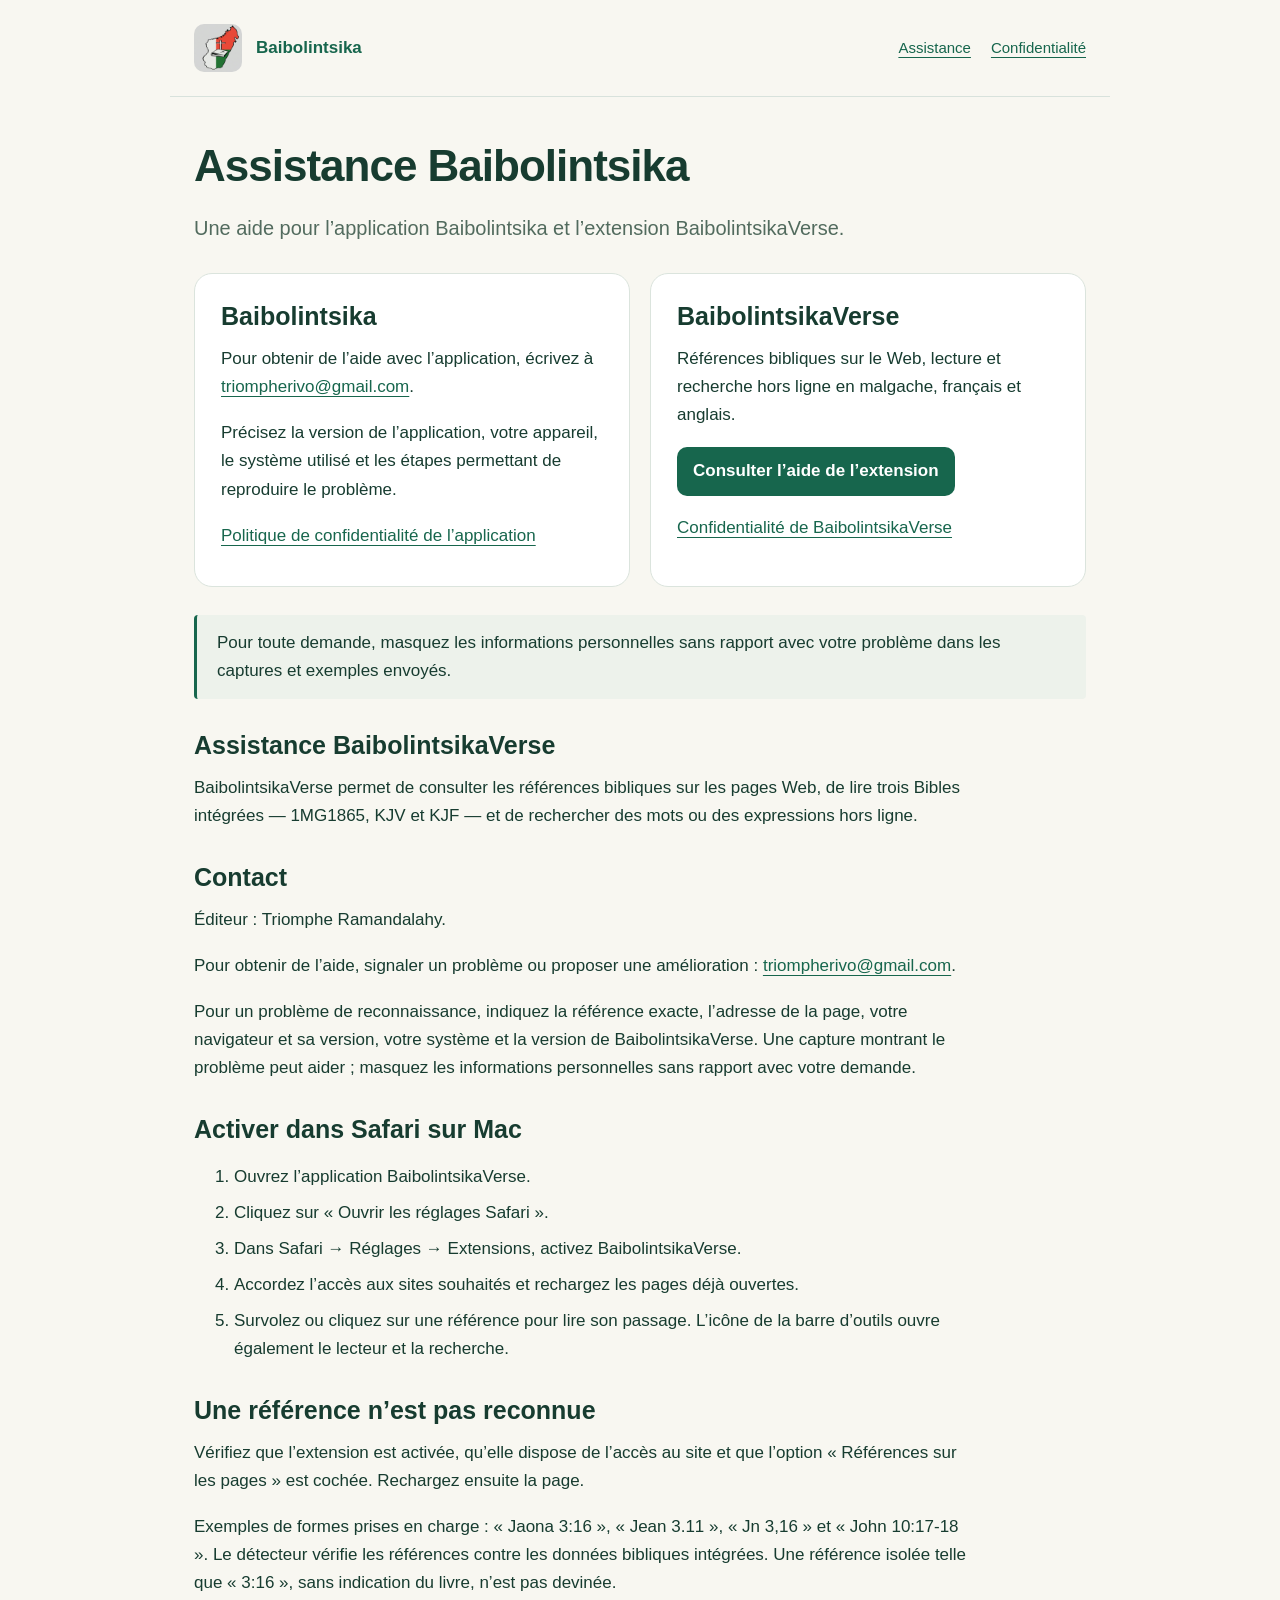
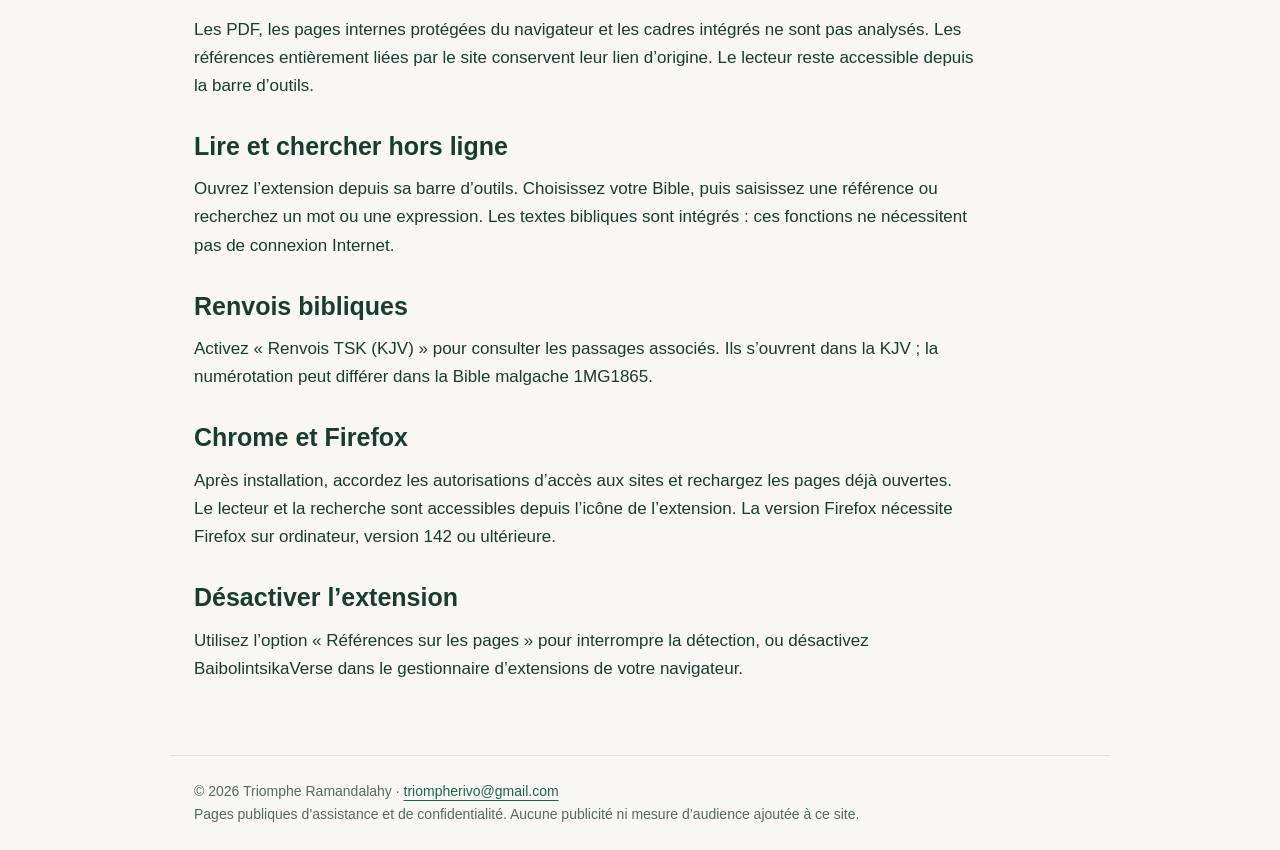
==== index.html @ 2f88e8ab "Publier les pages publiques" ====
<!doctype html><html lang="fr"><head><meta charset="utf-8"><meta name="viewport" content="width=device-width,initial-scale=1"><meta name="description" content="Assistance et confidentialité de Baibolintsika et BaibolintsikaVerse, édités par Triomphe Ramandalahy."><title>Baibolintsika — Assistance</title><style>*{box-sizing:border-box}html{color-scheme:light dark}body{margin:0;background:#f8f7f1;color:#173c30;font:17px/1.65 -apple-system,BlinkMacSystemFont,"Segoe UI",sans-serif}header,main,footer{max-width:940px;margin:auto;padding:24px}header{display:flex;align-items:center;justify-content:space-between;gap:20px;border-bottom:1px solid #d8e2dc}.brand{display:flex;align-items:center;gap:14px;font-weight:750;text-decoration:none}.brand img{width:48px;height:48px;border-radius:10px}nav{display:flex;gap:20px;font-size:15px}a{color:#17664d;text-underline-offset:4px}h1{font-size:clamp(30px,5vw,44px);line-height:1.15;letter-spacing:-1px;margin:20px 0}h2{font-size:25px;line-height:1.35;margin:30px 0 12px}h3{font-size:21px}p{margin:0 0 18px}.intro{font-size:20px;color:#526b5e}.grid{display:grid;grid-template-columns:repeat(2,minmax(0,1fr));gap:20px;margin:28px 0}.card{padding:26px;background:#fff;border:1px solid #dbe4dd;border-radius:18px}.card h2{margin-top:0}.button{display:inline-block;padding:10px 16px;border-radius:10px;background:#17664d;color:#fff;text-decoration:none;font-weight:650}.note{border-left:3px solid #17664d;padding:14px 20px;background:#edf2eb;border-radius:4px}article{max-width:780px}footer{font-size:14px;color:#526b5e;border-top:1px solid #d8e2dc;margin-top:30px}li{margin:8px 0}:focus-visible{outline:3px solid #c39032;outline-offset:4px}@media(max-width:620px){header{align-items:flex-start;flex-direction:column}.grid{grid-template-columns:1fr}}@media(prefers-color-scheme:dark){body{background:#13271f;color:#e6eee5}.intro,footer{color:#b4c6b6}.card{background:#1b3328;border-color:#395143}a{color:#9fd7b6}.button{color:#10291e;background:#a5d5b6}.note{background:#213c2e;border-color:#a5d5b6}header,footer{border-color:#395143}}</style></head><body><header><a class="brand" href="index.html"><img src="logo.png" alt="">Baibolintsika</a><nav aria-label="Navigation"><a href="index.html">Assistance</a><a href="confidentialite.html">Confidentialité</a></nav></header><main><h1>Assistance Baibolintsika</h1><p class="intro">Une aide pour l’application Baibolintsika et l’extension BaibolintsikaVerse.</p><div class="grid"><section class="card"><h2>Baibolintsika</h2><p>Pour obtenir de l’aide avec l’application, écrivez à <a href="mailto:triompherivo@gmail.com">triompherivo@gmail.com</a>.</p><p>Précisez la version de l’application, votre appareil, le système utilisé et les étapes permettant de reproduire le problème.</p><a href="https://www.termsfeed.com/live/aa0448f2-adc7-4ddf-8019-65d633e3923d">Politique de confidentialité de l’application</a></section><section class="card"><h2>BaibolintsikaVerse</h2><p>Références bibliques sur le Web, lecture et recherche hors ligne en malgache, français et anglais.</p><a class="button" href="#assistance-verse">Consulter l’aide de l’extension</a><p style="margin-top:18px"><a href="confidentialite-verse.html">Confidentialité de BaibolintsikaVerse</a></p></section></div><div class="note"><p style="margin:0">Pour toute demande, masquez les informations personnelles sans rapport avec votre problème dans les captures et exemples envoyés.</p></div><article><h2 id="assistance-verse">Assistance BaibolintsikaVerse</h2>
<p>BaibolintsikaVerse permet de consulter les références bibliques sur les pages Web, de lire trois Bibles intégrées — 1MG1865, KJV et KJF — et de rechercher des mots ou des expressions hors ligne.</p>
<h2>Contact</h2>
<p>Éditeur : Triomphe Ramandalahy.</p>
<p>Pour obtenir de l’aide, signaler un problème ou proposer une amélioration : <a href="mailto:triompherivo@gmail.com">triompherivo@gmail.com</a>.</p>
<p>Pour un problème de reconnaissance, indiquez la référence exacte, l’adresse de la page, votre navigateur et sa version, votre système et la version de BaibolintsikaVerse. Une capture montrant le problème peut aider ; masquez les informations personnelles sans rapport avec votre demande.</p>
<h2>Activer dans Safari sur Mac</h2>
<ol><li>Ouvrez l’application BaibolintsikaVerse.</li><li>Cliquez sur « Ouvrir les réglages Safari ».</li><li>Dans Safari → Réglages → Extensions, activez BaibolintsikaVerse.</li><li>Accordez l’accès aux sites souhaités et rechargez les pages déjà ouvertes.</li><li>Survolez ou cliquez sur une référence pour lire son passage. L’icône de la barre d’outils ouvre également le lecteur et la recherche.</li></ol>
<h2>Une référence n’est pas reconnue</h2>
<p>Vérifiez que l’extension est activée, qu’elle dispose de l’accès au site et que l’option « Références sur les pages » est cochée. Rechargez ensuite la page.</p>
<p>Exemples de formes prises en charge : « Jaona 3:16 », « Jean 3.11 », « Jn 3,16 » et « John 10:17-18 ». Le détecteur vérifie les références contre les données bibliques intégrées. Une référence isolée telle que « 3:16 », sans indication du livre, n’est pas devinée.</p>
<p>Les PDF, les pages internes protégées du navigateur et les cadres intégrés ne sont pas analysés. Les références entièrement liées par le site conservent leur lien d’origine. Le lecteur reste accessible depuis la barre d’outils.</p>
<h2>Lire et chercher hors ligne</h2>
<p>Ouvrez l’extension depuis sa barre d’outils. Choisissez votre Bible, puis saisissez une référence ou recherchez un mot ou une expression. Les textes bibliques sont intégrés : ces fonctions ne nécessitent pas de connexion Internet.</p>
<h2>Renvois bibliques</h2>
<p>Activez « Renvois TSK (KJV) » pour consulter les passages associés. Ils s’ouvrent dans la KJV ; la numérotation peut différer dans la Bible malgache 1MG1865.</p>
<h2>Chrome et Firefox</h2>
<p>Après installation, accordez les autorisations d’accès aux sites et rechargez les pages déjà ouvertes. Le lecteur et la recherche sont accessibles depuis l’icône de l’extension. La version Firefox nécessite Firefox sur ordinateur, version 142 ou ultérieure.</p>
<h2>Désactiver l’extension</h2>
<p>Utilisez l’option « Références sur les pages » pour interrompre la détection, ou désactivez BaibolintsikaVerse dans le gestionnaire d’extensions de votre navigateur.</p></article></main><footer>© 2026 Triomphe Ramandalahy · <a href="mailto:triompherivo@gmail.com">triompherivo@gmail.com</a><br>Pages publiques d’assistance et de confidentialité. Aucune publicité ni mesure d’audience ajoutée à ce site.</footer></body></html>
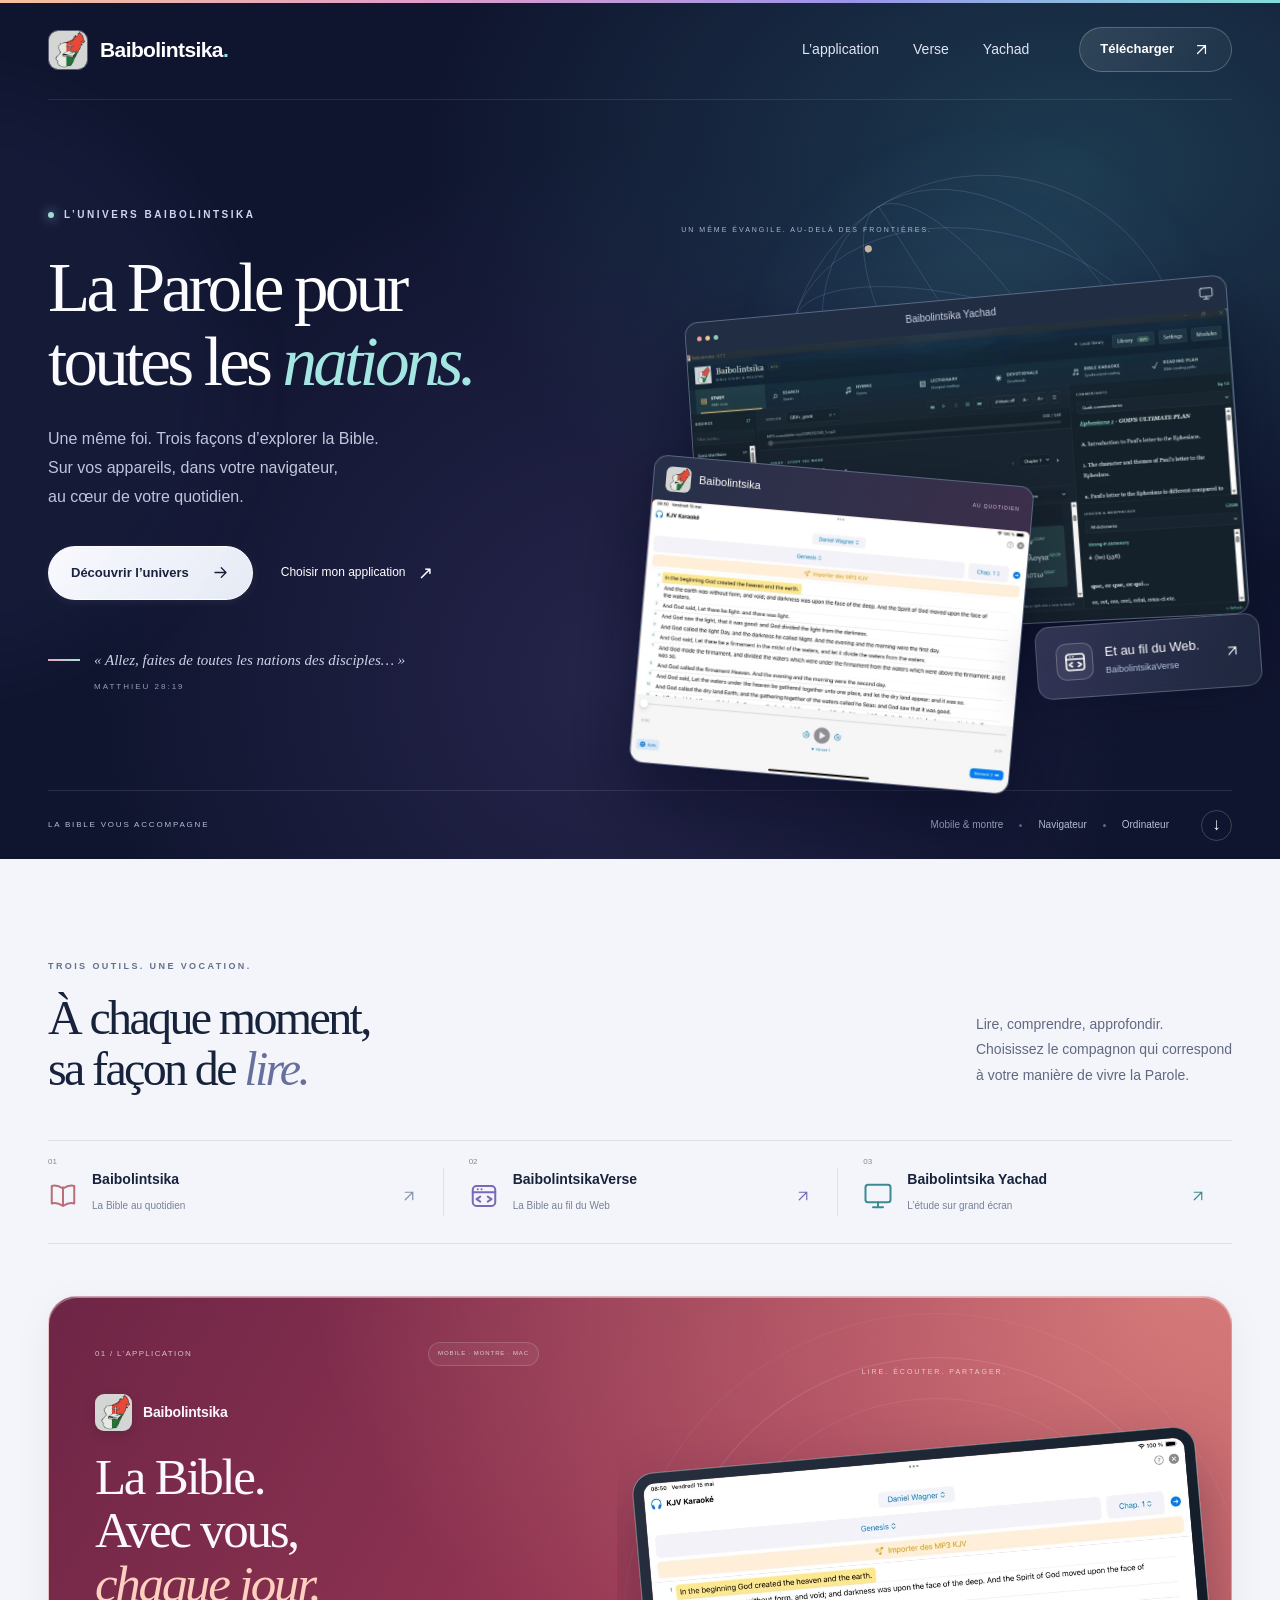
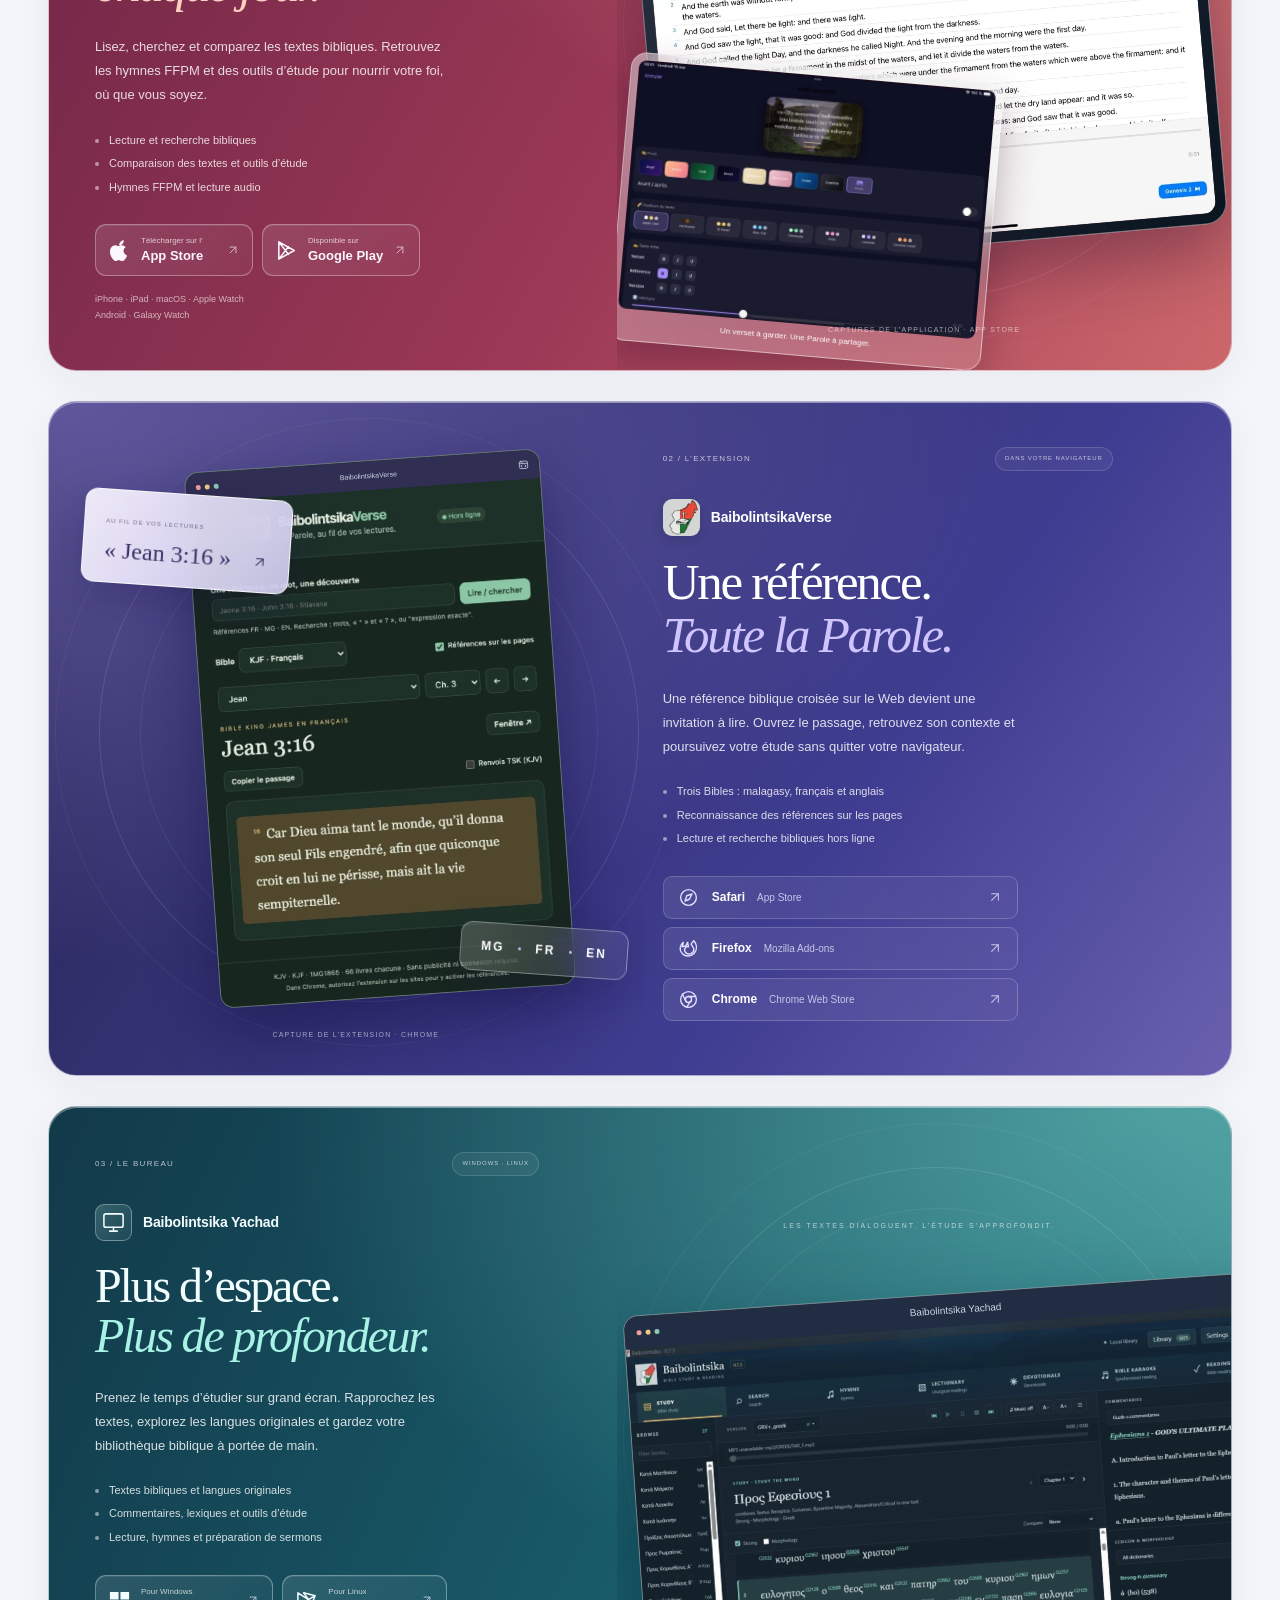
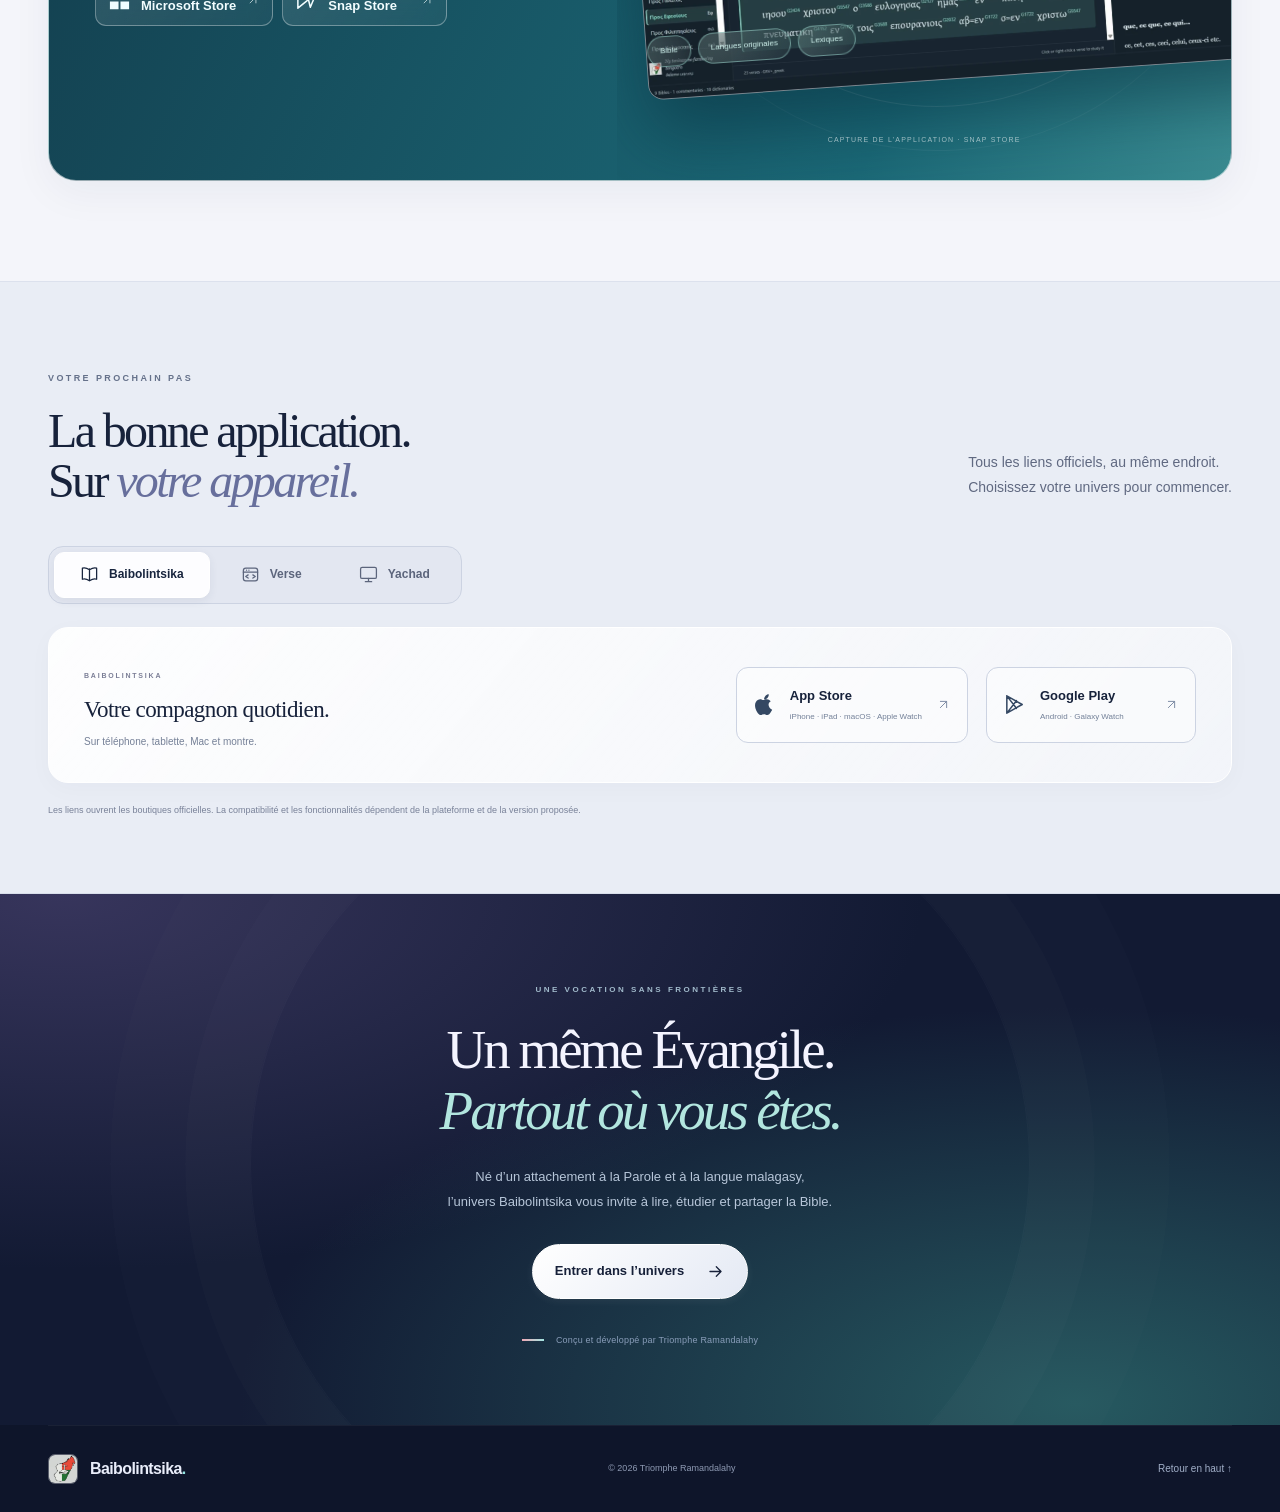
==== commit b2650790: "Présenter les trois univers Baibolintsika et leurs boutiques" ====
--- a/index.html
+++ b/index.html
@@ -1,20 +1,115 @@
-<!doctype html><html lang="fr"><head><meta charset="utf-8"><meta name="viewport" content="width=device-width,initial-scale=1"><meta name="description" content="Assistance et confidentialité de Baibolintsika et BaibolintsikaVerse, édités par Triomphe Ramandalahy."><title>Baibolintsika — Assistance</title><style>*{box-sizing:border-box}html{color-scheme:light dark}body{margin:0;background:#f8f7f1;color:#173c30;font:17px/1.65 -apple-system,BlinkMacSystemFont,"Segoe UI",sans-serif}header,main,footer{max-width:940px;margin:auto;padding:24px}header{display:flex;align-items:center;justify-content:space-between;gap:20px;border-bottom:1px solid #d8e2dc}.brand{display:flex;align-items:center;gap:14px;font-weight:750;text-decoration:none}.brand img{width:48px;height:48px;border-radius:10px}nav{display:flex;gap:20px;font-size:15px}a{color:#17664d;text-underline-offset:4px}h1{font-size:clamp(30px,5vw,44px);line-height:1.15;letter-spacing:-1px;margin:20px 0}h2{font-size:25px;line-height:1.35;margin:30px 0 12px}h3{font-size:21px}p{margin:0 0 18px}.intro{font-size:20px;color:#526b5e}.grid{display:grid;grid-template-columns:repeat(2,minmax(0,1fr));gap:20px;margin:28px 0}.card{padding:26px;background:#fff;border:1px solid #dbe4dd;border-radius:18px}.card h2{margin-top:0}.button{display:inline-block;padding:10px 16px;border-radius:10px;background:#17664d;color:#fff;text-decoration:none;font-weight:650}.note{border-left:3px solid #17664d;padding:14px 20px;background:#edf2eb;border-radius:4px}article{max-width:780px}footer{font-size:14px;color:#526b5e;border-top:1px solid #d8e2dc;margin-top:30px}li{margin:8px 0}:focus-visible{outline:3px solid #c39032;outline-offset:4px}@media(max-width:620px){header{align-items:flex-start;flex-direction:column}.grid{grid-template-columns:1fr}}@media(prefers-color-scheme:dark){body{background:#13271f;color:#e6eee5}.intro,footer{color:#b4c6b6}.card{background:#1b3328;border-color:#395143}a{color:#9fd7b6}.button{color:#10291e;background:#a5d5b6}.note{background:#213c2e;border-color:#a5d5b6}header,footer{border-color:#395143}}</style></head><body><header><a class="brand" href="index.html"><img src="logo.png" alt="">Baibolintsika</a><nav aria-label="Navigation"><a href="index.html">Assistance</a><a href="confidentialite.html">Confidentialité</a></nav></header><main><h1>Assistance Baibolintsika</h1><p class="intro">Une aide pour l’application Baibolintsika et l’extension BaibolintsikaVerse.</p><div class="grid"><section class="card"><h2>Baibolintsika</h2><p>Pour obtenir de l’aide avec l’application, écrivez à <a href="mailto:triompherivo@gmail.com">triompherivo@gmail.com</a>.</p><p>Précisez la version de l’application, votre appareil, le système utilisé et les étapes permettant de reproduire le problème.</p><a href="https://www.termsfeed.com/live/aa0448f2-adc7-4ddf-8019-65d633e3923d">Politique de confidentialité de l’application</a></section><section class="card"><h2>BaibolintsikaVerse</h2><p>Références bibliques sur le Web, lecture et recherche hors ligne en malgache, français et anglais.</p><a class="button" href="#assistance-verse">Consulter l’aide de l’extension</a><p style="margin-top:18px"><a href="confidentialite-verse.html">Confidentialité de BaibolintsikaVerse</a></p></section></div><div class="note"><p style="margin:0">Pour toute demande, masquez les informations personnelles sans rapport avec votre problème dans les captures et exemples envoyés.</p></div><article><h2 id="assistance-verse">Assistance BaibolintsikaVerse</h2>
-<p>BaibolintsikaVerse permet de consulter les références bibliques sur les pages Web, de lire trois Bibles intégrées — 1MG1865, KJV et KJF — et de rechercher des mots ou des expressions hors ligne.</p>
-<h2>Contact</h2>
-<p>Éditeur : Triomphe Ramandalahy.</p>
-<p>Pour obtenir de l’aide, signaler un problème ou proposer une amélioration : <a href="mailto:triompherivo@gmail.com">triompherivo@gmail.com</a>.</p>
-<p>Pour un problème de reconnaissance, indiquez la référence exacte, l’adresse de la page, votre navigateur et sa version, votre système et la version de BaibolintsikaVerse. Une capture montrant le problème peut aider ; masquez les informations personnelles sans rapport avec votre demande.</p>
-<h2>Activer dans Safari sur Mac</h2>
-<ol><li>Ouvrez l’application BaibolintsikaVerse.</li><li>Cliquez sur « Ouvrir les réglages Safari ».</li><li>Dans Safari → Réglages → Extensions, activez BaibolintsikaVerse.</li><li>Accordez l’accès aux sites souhaités et rechargez les pages déjà ouvertes.</li><li>Survolez ou cliquez sur une référence pour lire son passage. L’icône de la barre d’outils ouvre également le lecteur et la recherche.</li></ol>
-<h2>Une référence n’est pas reconnue</h2>
-<p>Vérifiez que l’extension est activée, qu’elle dispose de l’accès au site et que l’option « Références sur les pages » est cochée. Rechargez ensuite la page.</p>
-<p>Exemples de formes prises en charge : « Jaona 3:16 », « Jean 3.11 », « Jn 3,16 » et « John 10:17-18 ». Le détecteur vérifie les références contre les données bibliques intégrées. Une référence isolée telle que « 3:16 », sans indication du livre, n’est pas devinée.</p>
-<p>Les PDF, les pages internes protégées du navigateur et les cadres intégrés ne sont pas analysés. Les références entièrement liées par le site conservent leur lien d’origine. Le lecteur reste accessible depuis la barre d’outils.</p>
-<h2>Lire et chercher hors ligne</h2>
-<p>Ouvrez l’extension depuis sa barre d’outils. Choisissez votre Bible, puis saisissez une référence ou recherchez un mot ou une expression. Les textes bibliques sont intégrés : ces fonctions ne nécessitent pas de connexion Internet.</p>
-<h2>Renvois bibliques</h2>
-<p>Activez « Renvois TSK (KJV) » pour consulter les passages associés. Ils s’ouvrent dans la KJV ; la numérotation peut différer dans la Bible malgache 1MG1865.</p>
-<h2>Chrome et Firefox</h2>
-<p>Après installation, accordez les autorisations d’accès aux sites et rechargez les pages déjà ouvertes. Le lecteur et la recherche sont accessibles depuis l’icône de l’extension. La version Firefox nécessite Firefox sur ordinateur, version 142 ou ultérieure.</p>
-<h2>Désactiver l’extension</h2>
-<p>Utilisez l’option « Références sur les pages » pour interrompre la détection, ou désactivez BaibolintsikaVerse dans le gestionnaire d’extensions de votre navigateur.</p></article></main><footer>© 2026 Triomphe Ramandalahy · <a href="mailto:triompherivo@gmail.com">triompherivo@gmail.com</a><br>Pages publiques d’assistance et de confidentialité. Aucune publicité ni mesure d’audience ajoutée à ce site.</footer></body></html>+<!doctype html>
+<html lang="fr">
+<head>
+  <meta charset="utf-8">
+  <meta name="viewport" content="width=device-width, initial-scale=1">
+  <meta name="theme-color" content="#10152f">
+  <meta name="description" content="Découvrez l’univers Baibolintsika : la Bible sur mobile et montre, BaibolintsikaVerse dans votre navigateur et Baibolintsika Yachad sur ordinateur. Tous les liens officiels pour télécharger vos applications.">
+  <meta property="og:type" content="website">
+  <meta property="og:locale" content="fr_FR">
+  <meta property="og:title" content="Baibolintsika — La Parole pour toutes les nations.">
+  <meta property="og:description" content="Une même foi. Trois façons d’explorer la Bible. Découvrez Baibolintsika, Verse et Yachad et retrouvez toutes les boutiques officielles.">
+  <meta property="og:url" content="https://triompherivo.github.io/baibolintsika-support/">
+  <meta property="og:image" content="https://triompherivo.github.io/baibolintsika-support/vitrine-social.jpg">
+  <meta property="og:image:width" content="1200">
+  <meta property="og:image:height" content="630">
+  <meta property="og:image:alt" content="L’univers Baibolintsika : Baibolintsika, Verse et Yachad. La Parole pour toutes les nations.">
+  <meta name="twitter:card" content="summary_large_image">
+  <link rel="canonical" href="https://triompherivo.github.io/baibolintsika-support/">
+  <link rel="icon" type="image/webp" href="vitrine-icon.webp">
+  <link rel="preload" href="vitrine-yachad.webp" as="image">
+  <link rel="stylesheet" href="vitrine.css">
+  <script src="vitrine.js" defer></script>
+  <title>Baibolintsika — La Parole pour toutes les nations.</title>
+  <script type="application/ld+json">{"@context":"https://schema.org","@type":"WebSite","name":"L’univers Baibolintsika","url":"https://triompherivo.github.io/baibolintsika-support/","inLanguage":"fr","author":{"@type":"Person","name":"Triomphe Ramandalahy"},"description":"Baibolintsika sur mobile et montre, BaibolintsikaVerse dans le navigateur, Baibolintsika Yachad sur ordinateur."}</script>
+</head>
+<body>
+<a class="skip-link" href="#contenu">Aller au contenu</a>
+<svg class="symbol-library" xmlns="http://www.w3.org/2000/svg" aria-hidden="true"><defs>
+  <symbol id="i-arrow" viewBox="0 0 24 24"><path d="M5 12h14m-6-6 6 6-6 6"/></symbol>
+  <symbol id="i-out" viewBox="0 0 24 24"><path d="M7 17 17 7M7 7h10v10"/></symbol>
+  <symbol id="i-book" viewBox="0 0 24 24"><path d="M12 5v15M3 4c3-1 6 0 9 2 3-2 6-3 9-2v14c-3-1-6 0-9 2-3-2-6-3-9-2Z"/></symbol>
+  <symbol id="i-web" viewBox="0 0 24 24"><rect x="3" y="4" width="18" height="16" rx="3"/><path d="M3 9h18M7 6.5h.01M10 6.5h.01m-1 6-3 2 3 2m6-4 3 2-3 2"/></symbol>
+  <symbol id="i-desktop" viewBox="0 0 24 24"><rect x="2" y="3" width="20" height="14" rx="2"/><path d="M8 21h8m-4-4v4"/></symbol>
+  <symbol id="i-plus" viewBox="0 0 24 24"><path d="M12 5v14M5 12h14"/></symbol>
+  <symbol id="i-close" viewBox="0 0 24 24"><path d="m6 6 12 12M18 6 6 18"/></symbol>
+  <symbol id="i-apple" viewBox="0 0 24 24"><path fill="currentColor" stroke="none" d="M16.4 1.4c.2 1.5-.5 2.9-1.3 3.8-.9 1-2.2 1.7-3.5 1.6-.2-1.4.5-2.9 1.3-3.8.9-1 2.3-1.6 3.5-1.6ZM20 17.4c-.5 1.1-.8 1.6-1.5 2.6-.9 1.3-2.1 3-3.6 3-1.3 0-1.7-.8-3.5-.8s-2.2.8-3.5.8c-1.4.1-2.6-1.5-3.5-2.8C2 16.5 1.4 11.7 3 9.3c1.1-1.7 2.8-2.7 4.5-2.7 1.4 0 2.3.8 3.5.8 1.2 0 1.9-.8 3.5-.8 1.4 0 2.9.8 4 2.1-3.5 1.9-2.9 6.7 1.5 8.7Z"/></symbol>
+  <symbol id="i-play" viewBox="0 0 24 24"><path d="m4 3 16 9L4 21Zm0 0 10 13M4 21 14 8"/></symbol>
+  <symbol id="i-windows" viewBox="0 0 24 24"><path fill="currentColor" stroke="none" d="M2 3h9v8H2zm11 0h9v8h-9zM2 13h9v8H2zm11 0h9v8h-9z"/></symbol>
+  <symbol id="i-compass" viewBox="0 0 24 24"><circle cx="12" cy="12" r="9"/><path d="m16 8-3 6-5 2 2-6Z"/></symbol>
+  <symbol id="i-chrome" viewBox="0 0 24 24"><circle cx="12" cy="12" r="9"/><circle cx="12" cy="12" r="3.5"/><path d="M12 8.5h8M9 14 5 6m9 8-4 7"/></symbol>
+  <symbol id="i-firefox" viewBox="0 0 24 24"><path d="M20 6c2 4 1 9-2 12S9 22 5 18 2 8 6 5l-1 5 4-1 2-4 1 5c-4-1-6 4-3 7 4 3 10 0 9-5l-3-5 3-4Z"/></symbol>
+  <symbol id="i-snap" viewBox="0 0 24 24"><path d="m3 4 11 7 7-4-5 12-2-8L3 20Zm11 7L9 4l12 3"/></symbol>
+</defs></svg>
+
+<header class="site-header">
+  <nav class="nav wrap" aria-label="Navigation principale">
+    <a class="brand" href="#accueil" aria-label="Baibolintsika, accueil"><img src="vitrine-icon.webp" width="40" height="40" alt=""><span>Baibolintsika<span class="brand-dot">.</span></span></a>
+    <div class="nav-links" id="navigation"><a href="#baibolintsika">L’application</a><a href="#verse">Verse</a><a href="#yachad">Yachad</a></div>
+    <a class="nav-download" href="#telecharger">Télécharger <svg class="icon"><use href="#i-out"/></svg></a>
+    <button class="menu-toggle" aria-label="Ouvrir le menu" aria-expanded="false" aria-controls="navigation"><span></span><span></span></button>
+  </nav>
+</header>
+
+<main id="contenu">
+<section class="hero" id="accueil" aria-labelledby="hero-title">
+  <div class="hero-aura" aria-hidden="true"></div>
+  <div class="wrap hero-grid">
+    <div class="hero-copy">
+      <p class="eyebrow"><span class="glow-dot"></span> L’UNIVERS BAIBOLINTSIKA</p>
+      <h1 id="hero-title">La Parole pour<br>toutes les <em>nations.</em></h1>
+      <p class="hero-description">Une même foi. Trois façons d’explorer la Bible.<br>Sur vos appareils, dans votre navigateur,<br class="desktop-br"> au cœur de votre quotidien.</p>
+      <div class="hero-actions"><a class="button button-light" href="#decouvrir">Découvrir l’univers <svg class="icon"><use href="#i-arrow"/></svg></a><a class="text-link" href="#telecharger">Choisir mon application <span>↗</span></a></div>
+      <div class="hero-verse"><span class="fine-line"></span><p>« Allez, faites de toutes les nations des disciples… »<cite>MATTHIEU 28:19</cite></p></div>
+    </div>
+    <div class="hero-art" aria-label="Aperçus des applications Baibolintsika, Verse et Yachad">
+      <svg class="globe" viewBox="0 0 600 600" fill="none" aria-hidden="true"><defs><radialGradient id="globe-light"><stop stop-color="#74e9df" stop-opacity=".18"/><stop offset="1" stop-color="#78a5ff" stop-opacity="0"/></radialGradient></defs><circle cx="300" cy="300" r="290" fill="url(#globe-light)"/><g stroke="#a9c8f6" stroke-opacity=".22"><circle cx="300" cy="300" r="222"/><ellipse cx="300" cy="300" rx="163" ry="222" transform="rotate(-25 300 300)"/><ellipse cx="300" cy="300" rx="75" ry="222" transform="rotate(-25 300 300)"/><ellipse cx="300" cy="300" rx="222" ry="80" transform="rotate(24 300 300)"/><ellipse cx="300" cy="300" rx="222" ry="158" transform="rotate(24 300 300)"/><path d="m97 210 406 180M208 98l184 404"/></g><g fill="#f5d5b2"><circle cx="190" cy="143" r="4"/><circle cx="483" cy="254" r="4"/><circle cx="339" cy="492" r="4"/></g></svg>
+      <div class="hero-window hero-window-yachad"><div class="window-top"><span class="traffic"><i></i><i></i><i></i></span><span>Baibolintsika Yachad</span><svg class="icon"><use href="#i-desktop"/></svg></div><img src="vitrine-yachad.webp" width="1600" height="858" alt="Yachad : Bible grecque, commentaires et lexique côte à côte" fetchpriority="high"></div>
+      <div class="hero-window hero-window-app"><div class="mini-label"><img src="vitrine-icon.webp" width="26" height="26" alt=""><span>Baibolintsika</span><span class="mini-status">AU QUOTIDIEN</span></div><img src="vitrine-bible.webp" width="960" height="667" alt="Baibolintsika : lecture de la Genèse avec le lecteur audio"></div>
+      <div class="hero-glass-label"><span class="label-mark"><svg class="icon"><use href="#i-web"/></svg></span><div>Et au fil du Web.<small>BaibolintsikaVerse</small></div><svg class="icon"><use href="#i-out"/></svg></div>
+      <span class="art-caption">UN MÊME ÉVANGILE. AU-DELÀ DES FRONTIÈRES.</span>
+    </div>
+  </div>
+  <div class="hero-bottom wrap"><span>LA BIBLE VOUS ACCOMPAGNE</span><div><span>Mobile & montre</span><i></i><span>Navigateur</span><i></i><span>Ordinateur</span></div><a href="#decouvrir" aria-label="Découvrir les trois produits">↓</a></div>
+</section>
+
+<section class="universe wrap" id="decouvrir" aria-labelledby="universe-title">
+  <div class="section-heading"><div><p class="eyebrow dark">TROIS OUTILS. UNE VOCATION.</p><h2 id="universe-title">À chaque moment,<br>sa façon de <em>lire.</em></h2></div><p>Lire, comprendre, approfondir.<br>Choisissez le compagnon qui correspond<br class="desktop-br"> à votre manière de vivre la Parole.</p></div>
+  <div class="universe-nav">
+    <a class="universe-item coral" href="#baibolintsika"><span class="product-number">01</span><svg class="icon"><use href="#i-book"/></svg><div><strong>Baibolintsika</strong><span>La Bible au quotidien</span></div><svg class="icon arrow"><use href="#i-out"/></svg></a>
+    <a class="universe-item violet" href="#verse"><span class="product-number">02</span><svg class="icon"><use href="#i-web"/></svg><div><strong>BaibolintsikaVerse</strong><span>La Bible au fil du Web</span></div><svg class="icon arrow"><use href="#i-out"/></svg></a>
+    <a class="universe-item teal" href="#yachad"><span class="product-number">03</span><svg class="icon"><use href="#i-desktop"/></svg><div><strong>Baibolintsika Yachad</strong><span>L’étude sur grand écran</span></div><svg class="icon arrow"><use href="#i-out"/></svg></a>
+  </div>
+</section>
+
+<div class="products wrap">
+<section class="product product-app" id="baibolintsika" aria-labelledby="app-title">
+  <div class="product-text"><div class="product-kicker"><span>01 / L’APPLICATION</span><span class="glass-tag">MOBILE · MONTRE · MAC</span></div><div class="product-brand"><img src="vitrine-icon.webp" width="48" height="48" alt=""><p>Baibolintsika</p></div><h2 id="app-title">La Bible.<br>Avec vous,<br><em>chaque jour.</em></h2><p class="product-description">Lisez, cherchez et comparez les textes bibliques. Retrouvez les hymnes FFPM et des outils d’étude pour nourrir votre foi, où que vous soyez.</p><ul class="feature-list"><li>Lecture et recherche bibliques</li><li>Comparaison des textes et outils d’étude</li><li>Hymnes FFPM et lecture audio</li></ul><div class="store-buttons"><a class="store-button" href="https://apps.apple.com/fr/app/baibolintsika/id6742658806" target="_blank" rel="noopener noreferrer"><svg class="icon store-icon"><use href="#i-apple"/></svg><span><small>Télécharger sur l’</small><strong>App Store</strong></span><svg class="icon store-out"><use href="#i-out"/></svg></a><a class="store-button" href="https://play.google.com/store/apps/details?id=mg.triumphware.baibolintsika" target="_blank" rel="noopener noreferrer"><svg class="icon store-icon"><use href="#i-play"/></svg><span><small>Disponible sur</small><strong>Google Play</strong></span><svg class="icon store-out"><use href="#i-out"/></svg></a></div><p class="platform-note">iPhone · iPad · macOS · Apple Watch<br>Android · Galaxy Watch</p></div>
+  <div class="product-visual app-visual"><div class="visual-orbit" aria-hidden="true"></div><span class="visual-caption-top">LIRE. ÉCOUTER. PARTAGER.</span><button class="image-zoom tablet-frame" data-zoom="vitrine-bible.webp" data-caption="Baibolintsika — Lecture biblique et lecteur audio. Capture issue de l’App Store." aria-label="Agrandir la capture de lecture Baibolintsika"><img src="vitrine-bible.webp" width="960" height="667" loading="lazy" alt="Lecture biblique dans Baibolintsika sur iPad"><span class="zoom-hint"><svg class="icon"><use href="#i-plus"/></svg> Agrandir</span></button><button class="image-zoom small-screen" data-zoom="vitrine-partage.webp" data-caption="Baibolintsika — Création d’une carte de verset. Capture issue de l’App Store." aria-label="Agrandir la capture des cartes de versets"><img src="vitrine-partage.webp" width="960" height="667" loading="lazy" alt="Personnalisation d’une carte de verset dans Baibolintsika"><span class="small-screen-label">Un verset à garder. Une Parole à partager.</span></button><span class="visual-source">CAPTURES DE L’APPLICATION · APP STORE</span></div>
+</section>
+
+<section class="product product-verse" id="verse" aria-labelledby="verse-title">
+  <div class="product-text"><div class="product-kicker"><span>02 / L’EXTENSION</span><span class="glass-tag">DANS VOTRE NAVIGATEUR</span></div><div class="product-brand"><img src="vitrine-verse-icon.webp" width="48" height="48" alt=""><p>BaibolintsikaVerse</p></div><h2 id="verse-title">Une référence.<br><em>Toute la Parole.</em></h2><p class="product-description">Une référence biblique croisée sur le Web devient une invitation à lire. Ouvrez le passage, retrouvez son contexte et poursuivez votre étude sans quitter votre navigateur.</p><ul class="feature-list"><li>Trois Bibles : malagasy, français et anglais</li><li>Reconnaissance des références sur les pages</li><li>Lecture et recherche bibliques hors ligne</li></ul><div class="browser-stores"><a href="https://apps.apple.com/fr/app/baibolintsikaverse/id6820537250" target="_blank" rel="noopener noreferrer"><svg class="icon"><use href="#i-compass"/></svg><span><strong>Safari</strong><small>App Store</small></span><svg class="icon"><use href="#i-out"/></svg></a><a href="https://addons.mozilla.org/fr/firefox/addon/baibolintsikaverse/" target="_blank" rel="noopener noreferrer"><svg class="icon"><use href="#i-firefox"/></svg><span><strong>Firefox</strong><small>Mozilla Add-ons</small></span><svg class="icon"><use href="#i-out"/></svg></a><a href="https://chromewebstore.google.com/detail/kelgokkdhkfhcoclphbnaebknajlhjfe" target="_blank" rel="noopener noreferrer"><svg class="icon"><use href="#i-chrome"/></svg><span><strong>Chrome</strong><small>Chrome Web Store</small></span><svg class="icon"><use href="#i-out"/></svg></a></div></div>
+  <div class="product-visual verse-visual"><div class="visual-orbit" aria-hidden="true"></div><div class="floating-reference" aria-hidden="true"><span>AU FIL DE VOS LECTURES</span><p>« Jean 3:16 » <svg class="icon"><use href="#i-out"/></svg></p></div><button class="image-zoom browser-frame" data-zoom="vitrine-verse.webp" data-caption="BaibolintsikaVerse — Lecture de Jean 3:16 en français. Capture de l’extension Chrome." aria-label="Agrandir la capture de BaibolintsikaVerse"><span class="window-top"><span class="traffic"><i></i><i></i><i></i></span><span>BaibolintsikaVerse</span><svg class="icon"><use href="#i-web"/></svg></span><img src="vitrine-verse.webp" width="442" height="632" loading="lazy" alt="BaibolintsikaVerse : lecture de Jean 3:16 et choix de la Bible KJF en français"><span class="zoom-hint"><svg class="icon"><use href="#i-plus"/></svg> Agrandir</span></button><span class="language-float">MG <i></i> FR <i></i> EN</span><span class="visual-source">CAPTURE DE L’EXTENSION · CHROME</span></div>
+</section>
+
+<section class="product product-yachad" id="yachad" aria-labelledby="yachad-title">
+  <div class="product-text"><div class="product-kicker"><span>03 / LE BUREAU</span><span class="glass-tag">WINDOWS · LINUX</span></div><div class="product-brand"><span class="desktop-brand"><svg class="icon"><use href="#i-desktop"/></svg></span><p>Baibolintsika Yachad</p></div><h2 id="yachad-title">Plus d’espace.<br><em>Plus de profondeur.</em></h2><p class="product-description">Prenez le temps d’étudier sur grand écran. Rapprochez les textes, explorez les langues originales et gardez votre bibliothèque biblique à portée de main.</p><ul class="feature-list"><li>Textes bibliques et langues originales</li><li>Commentaires, lexiques et outils d’étude</li><li>Lecture, hymnes et préparation de sermons</li></ul><div class="store-buttons"><a class="store-button" href="https://apps.microsoft.com/detail/9p8p2dvbhhth" target="_blank" rel="noopener noreferrer"><svg class="icon store-icon"><use href="#i-windows"/></svg><span><small>Pour Windows</small><strong>Microsoft Store</strong></span><svg class="icon store-out"><use href="#i-out"/></svg></a><a class="store-button" href="https://snapcraft.io/baibolintsika" target="_blank" rel="noopener noreferrer"><svg class="icon store-icon"><use href="#i-snap"/></svg><span><small>Pour Linux</small><strong>Snap Store</strong></span><svg class="icon store-out"><use href="#i-out"/></svg></a></div></div>
+  <div class="product-visual yachad-visual"><div class="visual-orbit" aria-hidden="true"></div><span class="visual-caption-top">LES TEXTES DIALOGUENT. L’ÉTUDE S’APPROFONDIT.</span><button class="image-zoom desktop-frame" data-zoom="vitrine-yachad.webp" data-caption="Baibolintsika Yachad — Bible grecque, commentaires et lexique. Capture issue du Snap Store." aria-label="Agrandir la capture de Baibolintsika Yachad"><span class="window-top"><span class="traffic"><i></i><i></i><i></i></span><span>Baibolintsika Yachad</span><svg class="icon"><use href="#i-desktop"/></svg></span><img src="vitrine-yachad.webp" width="1600" height="858" loading="lazy" alt="Bible grecque au centre, livres à gauche, commentaires et lexique à droite dans Yachad"><span class="zoom-hint"><svg class="icon"><use href="#i-plus"/></svg> Agrandir</span></button><div class="study-labels" aria-hidden="true"><span>Bible</span><span>Langues originales</span><span>Lexiques</span></div><span class="visual-source">CAPTURE DE L’APPLICATION · SNAP STORE</span></div>
+</section>
+</div>
+
+<section class="download-section" id="telecharger" aria-labelledby="download-title"><div class="wrap"><div class="section-heading"><div><p class="eyebrow dark">VOTRE PROCHAIN PAS</p><h2 id="download-title">La bonne application.<br>Sur <em>votre appareil.</em></h2></div><p>Tous les liens officiels, au même endroit.<br>Choisissez votre univers pour commencer.</p></div>
+  <div class="download-picker" role="group" aria-label="Choisir un produit"><button type="button" class="picker-button active" data-product="app" aria-pressed="true"><svg class="icon"><use href="#i-book"/></svg> Baibolintsika</button><button type="button" class="picker-button" data-product="verse" aria-pressed="false"><svg class="icon"><use href="#i-web"/></svg> Verse</button><button type="button" class="picker-button" data-product="yachad" aria-pressed="false"><svg class="icon"><use href="#i-desktop"/></svg> Yachad</button></div>
+  <div class="download-panel" data-panel="app"><div class="download-intro"><span class="tiny-label">BAIBOLINTSIKA</span><h3>Votre compagnon quotidien.</h3><p>Sur téléphone, tablette, Mac et montre.</p></div><a class="download-link" href="https://apps.apple.com/fr/app/baibolintsika/id6742658806" target="_blank" rel="noopener noreferrer"><svg class="icon"><use href="#i-apple"/></svg><span><strong>App Store</strong><small>iPhone · iPad · macOS · Apple Watch</small></span><svg class="icon"><use href="#i-out"/></svg></a><a class="download-link" href="https://play.google.com/store/apps/details?id=mg.triumphware.baibolintsika" target="_blank" rel="noopener noreferrer"><svg class="icon"><use href="#i-play"/></svg><span><strong>Google Play</strong><small>Android · Galaxy Watch</small></span><svg class="icon"><use href="#i-out"/></svg></a></div>
+  <div class="download-panel" data-panel="verse"><div class="download-intro"><span class="tiny-label">BAIBOLINTSIKAVERSE</span><h3>La Bible au fil du Web.</h3><p>Installez l’extension de votre navigateur.</p></div><a class="download-link" href="https://apps.apple.com/fr/app/baibolintsikaverse/id6820537250" target="_blank" rel="noopener noreferrer"><svg class="icon"><use href="#i-compass"/></svg><span><strong>Safari</strong><small>App Store</small></span><svg class="icon"><use href="#i-out"/></svg></a><a class="download-link" href="https://addons.mozilla.org/fr/firefox/addon/baibolintsikaverse/" target="_blank" rel="noopener noreferrer"><svg class="icon"><use href="#i-firefox"/></svg><span><strong>Firefox</strong><small>Mozilla Add-ons</small></span><svg class="icon"><use href="#i-out"/></svg></a><a class="download-link" href="https://chromewebstore.google.com/detail/kelgokkdhkfhcoclphbnaebknajlhjfe" target="_blank" rel="noopener noreferrer"><svg class="icon"><use href="#i-chrome"/></svg><span><strong>Chrome</strong><small>Chrome Web Store</small></span><svg class="icon"><use href="#i-out"/></svg></a></div>
+  <div class="download-panel" data-panel="yachad"><div class="download-intro"><span class="tiny-label">BAIBOLINTSIKA YACHAD</span><h3>Votre espace d’étude.</h3><p>Un environnement pensé pour l’ordinateur.</p></div><a class="download-link" href="https://apps.microsoft.com/detail/9p8p2dvbhhth" target="_blank" rel="noopener noreferrer"><svg class="icon"><use href="#i-windows"/></svg><span><strong>Microsoft Store</strong><small>Windows</small></span><svg class="icon"><use href="#i-out"/></svg></a><a class="download-link" href="https://snapcraft.io/baibolintsika" target="_blank" rel="noopener noreferrer"><svg class="icon"><use href="#i-snap"/></svg><span><strong>Snap Store</strong><small>Linux</small></span><svg class="icon"><use href="#i-out"/></svg></a></div>
+  <p class="store-note">Les liens ouvrent les boutiques officielles. La compatibilité et les fonctionnalités dépendent de la plateforme et de la version proposée.</p>
+</div></section>
+
+<section class="mission" aria-labelledby="mission-title"><div class="wrap mission-inner"><p class="eyebrow">UNE VOCATION SANS FRONTIÈRES</p><h2 id="mission-title">Un même Évangile.<br><em>Partout où vous êtes.</em></h2><p>Né d’un attachement à la Parole et à la langue malagasy,<br class="desktop-br"> l’univers Baibolintsika vous invite à lire, étudier et partager la Bible.</p><a class="button button-light" href="#telecharger">Entrer dans l’univers <svg class="icon"><use href="#i-arrow"/></svg></a><div class="mission-signature"><span class="fine-line"></span>Conçu et développé par Triomphe Ramandalahy</div></div><div class="mission-orb" aria-hidden="true"></div></section>
+</main>
+<footer class="site-footer"><div class="wrap footer-inner"><a class="brand" href="#accueil"><img src="vitrine-icon.webp" width="32" height="32" alt=""><span>Baibolintsika<span class="brand-dot">.</span></span></a><p>© 2026 Triomphe Ramandalahy</p><a class="back-top" href="#accueil">Retour en haut ↑</a></div></footer>
+<dialog id="image-dialog" aria-labelledby="dialog-caption"><div class="dialog-toolbar"><span>UN APERÇU DE L’APPLICATION</span><button type="button" class="dialog-close" aria-label="Fermer l’aperçu"><svg class="icon"><use href="#i-close"/></svg></button></div><img id="dialog-image" alt=""><p id="dialog-caption"></p></dialog>
+</body>
+</html>
--- a/vitrine.css
+++ b/vitrine.css
@@ -0,0 +1,8 @@
+:root{--ink:#17223b;--muted:#606981;--paper:#f4f5fa;--navy:#10152f;--line:#dce0eb;--coral:#f6b6b6;--violet:#c2b2ff;--teal:#8fe2d9;--sans:-apple-system,BlinkMacSystemFont,"Segoe UI",sans-serif;--serif:Georgia,"Times New Roman",serif}*{box-sizing:border-box}html{scroll-behavior:smooth;scroll-padding-top:102px}body{margin:0;color:var(--ink);background:var(--paper);font:16px/1.6 var(--sans);-webkit-font-smoothing:antialiased}a{color:inherit;text-decoration:none}button{font:inherit;cursor:pointer}button,a{-webkit-tap-highlight-color:transparent}button:focus-visible,a:focus-visible{outline:3px solid #dfae58;outline-offset:5px}button{color:inherit}img{display:block;max-width:100%;height:auto}h1,h2,h3,p{margin:0}h1,h2{font-weight:400;letter-spacing:-.055em;line-height:1.05}h1,h2,em{font-family:var(--serif)}em{font-weight:400}ul{padding:0;list-style:none}.wrap{width:min(1264px,calc(100% - 96px));margin-inline:auto}.icon{display:inline-block;width:24px;height:24px;fill:none;stroke:currentColor;stroke-width:1.6;stroke-linecap:round;stroke-linejoin:round;flex-shrink:0;vertical-align:middle}.symbol-library{width:0;height:0;position:absolute;overflow:hidden}.skip-link{position:fixed;z-index:30;top:10px;left:10px;background:white;color:var(--ink);padding:12px 20px;transform:translateY(-150%)}.skip-link:focus{transform:none}.site-header{position:absolute;left:0;right:0;top:0;z-index:10;color:white}.nav{display:flex;align-items:center;height:100px;border-bottom:1px solid #ffffff19;gap:30px}.brand{display:flex;align-items:center;gap:12px;font-size:21px;font-weight:700;letter-spacing:-.6px;white-space:nowrap}.brand img{border-radius:10px;width:40px;height:40px;border:1px solid #ffffff50}.brand-dot{color:#93e5e1}.nav-links{display:flex;align-items:center;gap:34px;margin-left:auto;font-size:14px;color:#e2e4f2}.nav-links a{transition:color .2s}.nav-links a:hover{color:#9de7e2}.nav-download{display:flex;align-items:center;gap:18px;border:1px solid #ffffff38;border-radius:100px;background:linear-gradient(135deg,#ffffff1c,#ffffff08);backdrop-filter:blur(20px);padding:11px 20px;font-size:13px;font-weight:600;margin-left:20px;transition:background .2s}.nav-download:hover{background:#ffffff29}.nav-download .icon{width:19px;height:19px}.menu-toggle{display:none}.hero{position:relative;overflow:hidden;background:radial-gradient(ellipse at 84% 19%,#275b6c88,transparent 43%),radial-gradient(ellipse at 48% 79%,#453b7566,transparent 55%),#10152f;color:white;padding-top:100px}.hero:before{content:"";position:absolute;top:0;left:0;right:0;height:3px;background:linear-gradient(90deg,#f8c09c,#df9dca,#9a94e9,#82ded9)}.hero-aura{position:absolute;width:580px;height:580px;border-radius:50%;background:#8095ef0b;filter:blur(35px);left:-350px;top:90px}.hero-grid{display:grid;grid-template-columns:1.04fr 1fr;align-items:center;min-height:690px;padding-block:80px 70px;gap:30px}.eyebrow{font-size:10px;font-weight:650;letter-spacing:2.5px;display:flex;align-items:center;gap:10px;color:#d2d8ef}.glow-dot{width:6px;height:6px;border-radius:50%;background:#a2dcd7;box-shadow:0 0 12px #a2dcd7}.hero h1{font-size:clamp(48px,5.4vw,78px);line-height:1.075;margin-top:28px;white-space:nowrap;letter-spacing:-.055em}.hero h1 em{color:#a4e6e1}.hero-description{font-size:16px;line-height:1.8;color:#c2c7db;margin-top:26px}.hero-actions{display:flex;align-items:center;gap:28px;margin-top:34px}.button{display:inline-flex;align-items:center;justify-content:center;gap:22px;padding:16px 22px;border-radius:100px;font-size:13px;font-weight:650;transition:transform .2s,box-shadow .2s}.button:hover{transform:translateY(-3px);box-shadow:0 8px 25px #05081b28}.button-light{color:#162039;background:linear-gradient(135deg,#fff,#e4e9f4);border:1px solid #fff;box-shadow:0 2px 10px #fff1}.button .icon{width:19px;height:19px}.text-link{font-size:12px;display:inline-flex;align-items:center;gap:12px}.text-link:hover{text-decoration:underline;text-underline-offset:5px}.text-link span{font-size:18px}.hero-verse{display:flex;gap:14px;align-items:flex-start;margin-top:48px}.fine-line{display:block;width:32px;height:2px;background:linear-gradient(90deg,#efa9b6,#a3e5e1);flex-shrink:0;margin-top:11px}.hero-verse p{font:italic 15px/1.6 var(--serif);color:#ccd2e5}.hero-verse cite{display:block;font:normal 8px/1.5 var(--sans);letter-spacing:2px;color:#939dbb;margin-top:9px}.hero-art{height:510px;position:relative;perspective:1200px;margin-right:-20px}.globe{position:absolute;width:540px;max-width:none;top:-90px;left:50px;opacity:.8;transform:rotate(-8deg)}.hero-window{position:absolute;overflow:hidden;border:1px solid #c7d8ff5c;box-shadow:0 35px 75px #04081c85,inset 0 1px 0 #fff5;background:#1a2736cc;backdrop-filter:blur(20px)}.hero-window-yachad{width:94%;top:104px;left:15px;border-radius:14px;transform:rotateY(-9deg) rotateZ(-4deg)}.window-top{height:32px;display:flex;align-items:center;justify-content:space-between;gap:12px;padding:0 12px;background:#212d42;color:#cdd4e5;font:10px/1 var(--sans)}.window-top>.icon{width:14px;height:14px}.traffic{display:flex;gap:4px}.traffic i{display:block;width:5px;height:5px;border-radius:100px;background:#f39e9e}.traffic i:nth-child(2){background:#edc98a}.traffic i:nth-child(3){background:#8bcdb2}.hero-window-app{width:65%;top:275px;left:-25px;border-radius:14px;transform:rotateZ(5deg)}.mini-label{display:flex;align-items:center;gap:8px;height:44px;font-size:11px;background:linear-gradient(100deg,#273049,#3c2f4b);padding:8px 12px}.mini-label img{width:25px;height:25px;border-radius:6px}.mini-status{font-size:5px;letter-spacing:.9px;margin-left:auto;color:#e4c7db}.hero-window-app>img{width:100%}.hero-glass-label{position:absolute;right:-9px;bottom:12px;display:flex;align-items:center;gap:12px;padding:17px 19px;border:1px solid #ffffff38;border-radius:15px;background:linear-gradient(115deg,#c4baff30,#a9e4e118);box-shadow:0 16px 50px #0c102a50;backdrop-filter:blur(24px);font-size:13px;transform:rotate(-4deg)}.label-mark{width:37px;height:37px;display:grid;place-items:center;border-radius:10px;border:1px solid #ffffff3b;background:#ffffff12}.hero-glass-label small{display:block;font-size:9px;color:#b4c4e2}.hero-glass-label>.icon{width:17px;height:17px;margin-left:12px}.art-caption{position:absolute;font-size:7px;letter-spacing:2px;color:#a9b7ce;top:29px;left:15px}.hero-bottom{height:69px;border-top:1px solid #ffffff1c;display:flex;align-items:center;gap:32px;color:#b4bdd8;font-size:10px}.hero-bottom>span{letter-spacing:1.8px;font-size:8px}.hero-bottom>div{display:flex;align-items:center;gap:16px;margin-left:auto}.hero-bottom i{width:3px;height:3px;background:#c2c5de77;border-radius:50%}.hero-bottom>a{display:grid;place-items:center;border:1px solid #ffffff30;border-radius:50%;width:31px;height:31px;color:#f1f1ff;font-size:17px}.universe{padding-block:100px 52px}.section-heading{display:flex;align-items:flex-end;justify-content:space-between;gap:40px}.eyebrow.dark{color:#65718a;font-size:9px;letter-spacing:2.4px}.section-heading h2{font-size:48px;margin-top:20px}.section-heading h2 em{color:#676f9c}.section-heading>p{font-size:14px;color:var(--muted);line-height:1.85;max-width:380px;padding-bottom:5px}.universe-nav{display:grid;grid-template-columns:repeat(3,1fr);border-top:1px solid var(--line);border-bottom:1px solid var(--line);margin-top:46px;padding-block:27px}.universe-item{display:flex;align-items:center;gap:14px;padding:0 25px;position:relative}.universe-item:first-child{padding-left:0}.universe-item+.universe-item{border-left:1px solid var(--line)}.product-number{position:absolute;top:-12px;left:25px;font-size:8px;color:#81889e}.universe-item:first-child .product-number{left:0}.universe-item>.icon{width:30px;height:30px;margin-top:7px;color:#ba6e7a}.universe-item.violet>.icon{color:#7968bb}.universe-item.teal>.icon{color:#3c8b91}.universe-item strong{font-size:14px;font-weight:600;display:block}.universe-item div>span{font-size:10px;color:#778096}.universe-item>.arrow{width:18px;height:18px;margin-left:auto;color:#8590a8;transition:transform .2s}.universe-item:hover>.arrow{transform:translate(3px,-3px)}.products{display:grid;gap:30px;padding-bottom:100px}.product{display:grid;grid-template-columns:1fr 1.08fr;overflow:hidden;position:relative;isolation:isolate;border:1px solid #ffffff91;border-radius:28px;box-shadow:0 12px 40px #18234c0d;scroll-margin-top:30px;min-height:675px}.product-app{color:#fcf7ff;background:radial-gradient(ellipse at 96% 0%,#ed978b99,transparent 54%),linear-gradient(120deg,#6e2546,#9c3956 55%,#cc686b)}.product-verse{background:radial-gradient(ellipse at 1% 0%,#7b70c2aa,transparent 59%),linear-gradient(125deg,#272550,#3f3d91 66%,#6960af);color:#fff}.product-yachad{background:radial-gradient(ellipse at 95% 0%,#8bdfd177,transparent 57%),linear-gradient(115deg,#123949,#1b6977 75%,#3a8b91);color:#f2fdff}.product:after{content:"";position:absolute;inset:0;border-radius:inherit;pointer-events:none;box-shadow:inset 0 1px 0 #ffffff6e;z-index:3}.product-text{padding:45px 0 44px 46px;position:relative;z-index:2;max-width:490px}.product-kicker{display:flex;gap:14px;align-items:center;justify-content:space-between;font-size:8px;letter-spacing:1.3px;color:#ffffffb3}.glass-tag{border:1px solid #ffffff26;border-radius:40px;padding:6px 9px;font-size:6px;letter-spacing:.9px;white-space:nowrap;background:#ffffff0d}.product-brand{display:flex;align-items:center;gap:11px;margin-top:28px}.product-brand>img{border-radius:9px;width:37px;height:37px;box-shadow:0 4px 12px #0002}.product-brand>p{font-size:14px;font-weight:600;letter-spacing:-.2px}.product h2{font-size:51px;line-height:1.05;margin-top:20px;letter-spacing:-.045em}.product-app h2 em{color:#ffcfbf}.product-verse h2 em{color:#d0c4ff}.product-yachad h2 em{color:#a9f2e6}.product-description{font-size:13px;line-height:1.85;color:#ffffffd4;margin-top:24px;max-width:360px}.feature-list{margin:21px 0 25px;font-size:11px;line-height:2.15;color:#ffffffd1}.feature-list li:before{content:"";display:inline-block;width:4px;height:4px;border-radius:50%;background:currentColor;margin-right:10px;opacity:.6;vertical-align:middle}.store-buttons{display:flex;flex-wrap:wrap;gap:9px}.store-button{display:flex;align-items:center;gap:10px;padding:10px 12px;border:1px solid #ffffff55;border-radius:11px;background:linear-gradient(125deg,#ffffff1c,#ffffff0a);box-shadow:inset 0 1px 0 #ffffff17;backdrop-filter:blur(12px);transition:transform .2s,background .2s;min-width:158px}.store-button:hover{transform:translateY(-3px);background:#ffffff26}.store-icon{width:23px;height:23px}.store-button strong{display:block;font-size:13px;line-height:1.3;font-weight:600}.store-button small{display:block;font-size:8px;line-height:1.6;color:#ffffffbb}.store-button .store-out{width:14px;height:14px;margin-left:auto;opacity:.7}.platform-note{font-size:9px;line-height:1.8;color:#ffffffa3;margin-top:15px}.product-visual{position:relative;min-width:0;overflow:hidden}.visual-orbit{position:absolute;width:540px;height:540px;border:1px solid #ffffff1d;border-radius:50%;top:60px;left:50px;transform:rotate(-25deg)}.visual-orbit:after,.visual-orbit:before{content:"";position:absolute;inset:40px;border:1px solid #ffffff12;border-radius:50%}.visual-orbit:before{inset:-45px;border-color:#ffffff0d}.visual-caption-top{position:absolute;top:69px;left:50px;right:30px;font-size:7px;letter-spacing:2px;color:#ffffffa6;text-align:center}.image-zoom{border:0;padding:0;background:transparent;position:relative;display:block;text-align:left}.image-zoom img{width:100%}.image-zoom .zoom-hint{position:absolute;bottom:12px;right:12px;display:flex;align-items:center;gap:5px;background:#121a32c9;backdrop-filter:blur(12px);color:white;border:1px solid #ffffff44;border-radius:30px;padding:6px 10px;font-size:8px;opacity:0;transition:opacity .2s}.image-zoom:hover .zoom-hint,.image-zoom:focus-visible .zoom-hint{opacity:1}.zoom-hint .icon{width:13px;height:13px}.tablet-frame{position:absolute;width:92%;top:152px;left:30px;padding:10px;background:linear-gradient(135deg,#283040,#0b1520);border:1px solid #ffffff69;border-radius:22px;box-shadow:0 28px 65px #34163066;transform:rotate(-5deg);transition:transform .4s}.tablet-frame img{border-radius:12px}.tablet-frame:hover{transform:rotate(-3deg) translateY(-5px)}.small-screen{position:absolute;width:61%;top:370px;left:2px;padding:7px;background:linear-gradient(125deg,#ffffff59,#ffffff22);border:1px solid #ffffff70;border-radius:16px;backdrop-filter:blur(30px);box-shadow:0 20px 40px #45143055;transform:rotate(5deg)}.small-screen img{border-radius:8px}.small-screen-label{display:block;font-size:8px;text-align:center;padding-block:8px 3px;color:#fff}.visual-source{position:absolute;bottom:35px;left:20px;right:20px;text-align:center;color:#ffffff93;font-size:7px;letter-spacing:1.2px}.product-verse .product-text{grid-column:2;grid-row:1;padding-left:0;padding-right:40px}.product-verse .product-visual{grid-column:1;grid-row:1}.product-verse{grid-template-columns:1.08fr 1fr}.product-verse .product-kicker{gap:8px}.product-verse .product-description{max-width:360px}.browser-stores{display:flex;flex-direction:column;gap:8px;max-width:355px}.browser-stores a{display:flex;gap:13px;align-items:center;border:1px solid #ffffff30;border-radius:9px;padding:10px 14px;background:linear-gradient(100deg,#ffffff17,#ffffff08);transition:background .2s,transform .2s}.browser-stores a:hover{background:#ffffff22;transform:translateX(3px)}.browser-stores a>.icon{width:21px;height:21px;color:#e3dfff}.browser-stores a>.icon:last-child{width:16px;height:16px;margin-left:auto;color:#c9c5e9}.browser-stores a>span{display:flex;align-items:baseline;gap:12px}.browser-stores strong{font-size:12px;font-weight:600}.browser-stores small{font-size:10px;color:#c9c5e7}.browser-frame{position:absolute;width:58%;left:25%;top:58px;border:1px solid #ffffff59;border-radius:14px;background:#132b23;box-shadow:0 25px 65px #0c0b3c77;transform:rotate(-4deg);overflow:hidden;transition:transform .4s}.browser-frame:hover{transform:rotate(-2deg) translateY(-3px)}.browser-frame .window-top{font-size:7px;height:29px;padding-inline:10px;background:#302e52}.browser-frame .window-top>.icon{width:11px;height:11px}.floating-reference{position:absolute;top:92px;left:34px;z-index:2;background:linear-gradient(120deg,#faf6ffeb,#ddd7ffd9);color:#3c3268;border:1px solid #ffffffcc;padding:15px 21px;border-radius:13px;box-shadow:0 15px 45px #14104444;backdrop-filter:blur(25px);transform:rotate(4deg)}.floating-reference>span{font-size:6px;letter-spacing:1px;color:#76688c}.floating-reference p{font:24px/1.4 var(--serif);margin-top:3px}.floating-reference .icon{width:16px;height:16px;margin-left:15px}.language-float{position:absolute;right:35px;bottom:100px;display:flex;align-items:center;gap:14px;padding:14px 20px;border:1px solid #ffffff55;border-radius:12px;background:linear-gradient(120deg,#ffffff30,#ffffff0d);box-shadow:0 10px 40px #1912443b;backdrop-filter:blur(25px);font-size:12px;font-weight:600;letter-spacing:2px;transform:rotate(4deg)}.language-float i{width:3px;height:3px;background:#c6b8eb;border-radius:50%}.desktop-brand{width:37px;height:37px;display:grid;place-items:center;background:linear-gradient(130deg,#bef8e733,#ffffff0d);border:1px solid #ffffff55;border-radius:9px}.desktop-brand .icon{width:23px;height:23px}.product-yachad h2{font-size:48px}.product-yachad .product-text{padding-bottom:58px}.product-yachad .store-button{min-width:165px}.desktop-frame{width:107%;position:absolute;top:186px;left:18px;overflow:hidden;border:1px solid #ffffff6b;border-radius:15px;background:#192a37;box-shadow:0 35px 70px #062b3a88;transform:rotate(-4deg);transition:transform .4s}.desktop-frame:hover{transform:rotate(-2deg) translateY(-5px)}.desktop-frame img{aspect-ratio:1.865;object-fit:cover}.product-yachad .visual-caption-top{top:113px;left:20px}.study-labels{position:absolute;bottom:119px;left:30px;display:flex;gap:7px;transform:rotate(-4deg)}.study-labels span{padding:8px 12px;border-radius:20px;border:1px solid #b3f5eb6e;background:linear-gradient(100deg,#c7f7e52b,#c7f7e50a);backdrop-filter:blur(20px);font-size:8px;color:#d3f6f1}.download-section{background:#e9edf5;border-top:1px solid #dce1ed;border-bottom:1px solid #d8deea;padding:89px 0 75px}.download-picker{display:flex;padding:5px;gap:5px;border:1px solid #ccd3e2;background:#dfe4ef99;border-radius:15px;width:fit-content;margin-top:40px}.picker-button{display:flex;align-items:center;justify-content:center;gap:10px;border:1px solid transparent;background:transparent;border-radius:10px;padding:12px 25px;font-size:12px;font-weight:600;color:#5c657c;transition:background .2s,box-shadow .2s}.picker-button .icon{width:19px;height:19px}.picker-button.active{color:#18253e;background:#fdfdff;border-color:#ffffff;box-shadow:0 3px 10px #29385812}.download-panel{margin-top:23px;padding:32px 35px;display:flex;align-items:center;gap:18px;background:linear-gradient(130deg,#ffffffed,#ffffff73);border:1px solid #fff;border-radius:20px;box-shadow:0 6px 25px #202f4d07}.download-panel[hidden]{display:none}.download-intro{margin-right:auto;min-width:230px}.tiny-label{font-size:7px;font-weight:650;letter-spacing:1.8px;color:#7b7e96}.download-intro h3{font-family:var(--serif);font-weight:400;font-size:23px;letter-spacing:-.6px;margin-top:7px}.download-intro p{font-size:10px;color:#758097;margin-top:5px}.download-link{display:flex;align-items:center;gap:14px;border:1px solid #ccd3e2;border-radius:12px;padding:18px 16px;min-width:210px;background:#ffffff82;transition:transform .2s,border-color .2s}.download-link:hover{transform:translateY(-3px);border-color:#8e9fbc}.download-link>span{min-width:0}.download-link strong{display:block;font-size:13px;font-weight:600}.download-link small{display:block;font-size:8px;color:#738098;margin-top:4px}.download-link>.icon{width:23px;height:23px;color:#344863}.download-link>.icon:last-child{margin-left:auto;width:15px;height:15px;color:#7f8da5}.download-panel[data-panel=verse] .download-link{min-width:170px}.store-note{font-size:9px;color:#788198;margin-top:20px;line-height:1.7}.mission{position:relative;overflow:hidden;background:radial-gradient(ellipse at 84% 96%,#265960,transparent 55%),radial-gradient(ellipse at 5% 0,#37355c,transparent 50%),#121a33;color:#f4f4ff;text-align:center}.mission-inner{position:relative;padding-block:90px 77px;z-index:1}.mission .eyebrow{justify-content:center;font-size:8px;color:#a1bacb}.mission h2{font-size:55px;margin-top:23px;line-height:1.1}.mission h2 em{color:#b2e6df}.mission p:not(.eyebrow){font-size:13px;color:#b7c6d9;line-height:1.9;margin-top:24px}.mission .button{margin-top:30px}.mission-signature{display:flex;justify-content:center;align-items:center;gap:12px;font-size:9px;letter-spacing:.2px;color:#899db9;margin-top:34px}.mission-signature .fine-line{margin:0;width:22px}.mission-orb{position:absolute;width:780px;height:780px;top:-120px;left:calc(50% - 390px);border:1px solid #ffffff07;border-radius:50%;box-shadow:0 0 0 65px #ffffff03,0 0 0 140px #ffffff02}.site-footer{background:#0e152a;color:#b7bfd3}.footer-inner{display:flex;align-items:center;justify-content:space-between;gap:25px;padding-block:28px;border-top:1px solid #ffffff0d}.footer-inner .brand{font-size:16px;color:#e9edfa}.footer-inner .brand img{width:30px;height:30px;border-radius:7px}.footer-inner p{font-size:9px;color:#8e9ab3}.back-top{font-size:10px;color:#a1afc8}.back-top:hover{color:white}dialog{max-width:calc(100vw - 40px);width:1080px;max-height:calc(100dvh - 40px);padding:0 20px 18px;border-radius:18px;border:1px solid #ffffff4d;color:#f1f5ff;background:#18233cee;box-shadow:0 35px 100px #0009;backdrop-filter:blur(28px)}dialog::backdrop{background:#03091bd9;backdrop-filter:blur(14px)}.dialog-toolbar{display:flex;justify-content:space-between;align-items:center;gap:20px;min-height:58px;font-size:9px;letter-spacing:1.5px;color:#acbdd4}.dialog-close{display:grid;place-items:center;width:34px;height:34px;border-radius:50%;border:1px solid #ffffff40;background:#ffffff12;color:#fff}.dialog-close:hover{background:#ffffff2a}#dialog-image{max-height:calc(100dvh - 175px);width:auto;max-width:100%;object-fit:contain;margin:auto;border-radius:8px}#dialog-caption{font-size:11px;text-align:center;color:#c1ccde;line-height:1.6;margin-top:15px}.product.is-visible .product-visual img{animation:image-settle .9s ease-out}@keyframes image-settle{from{filter:brightness(.8)}to{filter:brightness(1)}}
+@media(min-width:1500px){.hero-grid{min-height:740px}.hero-art{height:540px}.hero-window-yachad{top:115px}.hero-window-app{top:300px}.hero-glass-label{bottom:10px}}
+@media(max-width:1150px){.wrap{width:calc(100% - 64px)}.hero-grid{gap:0;min-height:650px}.hero h1{font-size:58px}.hero-art{height:460px;transform:scale(.94);transform-origin:right center}.hero-window-yachad{top:90px;left:30px;width:100%}.hero-window-app{top:255px;left:0;width:72%}.hero-glass-label{right:-40px;bottom:5px;font-size:11px}.hero-actions{gap:18px}.text-link{font-size:10px}.hero-description{font-size:14px}.product{grid-template-columns:1fr 1fr;min-height:665px}.product-text{padding-left:32px}.product-kicker{gap:8px}.product h2{font-size:46px}.product-yachad h2{font-size:43px}.glass-tag{font-size:5px;padding:5px 7px}.product-description{font-size:12px;max-width:330px;padding-right:15px}.product-verse{grid-template-columns:1fr 1fr}.product-verse .product-text{padding-right:30px}.store-buttons{gap:8px}.store-button{min-width:143px;padding:9px}.store-button strong{font-size:11px}.store-button small{font-size:7px}.store-button .store-icon{width:21px;height:21px}.product-yachad .store-button{min-width:145px}.visual-caption-top{font-size:6px;left:30px}.tablet-frame{top:180px}.small-screen{top:375px}.browser-frame{width:67%;left:18%;top:95px}.floating-reference{left:17px;top:69px;padding:11px 15px}.language-float{right:20px;bottom:100px}.desktop-frame{top:215px;width:117%;left:15px}.study-labels{bottom:130px;gap:5px;left:20px}.study-labels span{padding:7px 10px;font-size:7px}.download-panel{padding:25px;gap:12px;flex-wrap:wrap}.download-intro{width:100%;margin-bottom:5px}.download-link{flex:1}.download-panel[data-panel=verse] .download-link{min-width:180px}.universe-item{gap:9px;padding-inline:18px}.universe-item strong{font-size:12px}.universe-item>.icon{width:25px;height:25px}}
+@media(max-width:900px){.hero-grid{grid-template-columns:1fr 1fr;min-height:600px;padding-top:60px;padding-bottom:60px}.hero h1{font-size:48px}.hero-description{font-size:13px}.hero-actions{align-items:flex-start;flex-direction:column;gap:15px}.hero .button{padding:13px 17px;font-size:11px}.hero-art{height:410px;transform:scale(.94);margin-right:0;margin-top:10px}.hero-window-yachad{top:95px;left:5px;width:112%}.hero-window-app{top:235px;left:-10px;width:85%}.hero-glass-label{right:-20px;bottom:-6px;padding:12px}.hero-glass-label>.icon{display:none}.art-caption{font-size:5px;top:49px}.globe{left:-40px;width:470px}.hero-verse{margin-top:32px}.hero-verse p{font-size:12px}.nav-links{gap:23px;font-size:12px}.nav-download{padding:10px 15px;font-size:11px;margin-left:0}.brand{font-size:19px}.nav{gap:23px}.section-heading h2{font-size:42px}.section-heading>p{font-size:12px}.universe{padding-top:75px}.product{min-height:690px}.product h2{font-size:40px}.product-yachad h2{font-size:37px}.product-kicker{align-items:flex-start;flex-direction:column;gap:10px}.product-brand{margin-top:20px}.product-description{font-size:12px;line-height:1.75}.feature-list{font-size:10px;line-height:2}.store-buttons{flex-direction:column;max-width:220px}.store-button{padding:10px 12px}.store-button strong{font-size:12px}.store-button small{font-size:7px}.product-text{padding-block:32px}.tablet-frame{width:112%;left:20px;top:190px}.small-screen{width:84%;left:4px;top:380px}.visual-caption-top{top:130px;left:20px}.browser-frame{width:80%;left:13%;top:130px}.floating-reference{top:95px;left:10px}.language-float{bottom:125px;right:10px;gap:9px;font-size:10px;padding:12px 15px}.product-verse .product-text{padding-right:25px}.browser-stores strong{font-size:11px}.browser-stores small{font-size:8px}.browser-stores a>span{gap:7px}.desktop-frame{top:240px;width:140%}.product-yachad .visual-caption-top{top:180px;font-size:5px}.study-labels{bottom:160px;flex-wrap:wrap}.hero-bottom>span{font-size:6px;letter-spacing:1px}.hero-bottom{font-size:8px;gap:20px}.hero-bottom>div{gap:10px}.universe-item strong{font-size:10px}.universe-item div>span{font-size:8px}.universe-item{gap:8px;padding-inline:12px}.universe-item>.icon{width:22px;height:22px}.universe-item>.arrow{width:13px;height:13px}.mission h2{font-size:49px}}
+@media(max-width:700px){html{scroll-padding-top:20px}.wrap{width:calc(100% - 40px)}.nav{height:78px;gap:16px;position:relative}.brand{font-size:18px;gap:9px}.brand img{width:34px;height:34px;border-radius:9px}.nav-download{margin-left:auto;padding:9px 12px;font-size:10px;gap:7px}.nav-download .icon{width:16px;height:16px}.menu-toggle{display:flex;flex-direction:column;justify-content:center;gap:5px;width:32px;height:36px;padding:5px;background:transparent;border:0}.menu-toggle span{display:block;height:1px;background:#f4f7ff;width:22px;transition:transform .2s}.nav-links{display:none;position:absolute;top:70px;left:0;right:0;background:#1d2846f5;backdrop-filter:blur(30px);padding:20px;border:1px solid #ffffff30;border-radius:15px;box-shadow:0 20px 50px #0004;gap:0}.menu-open .nav-links{display:flex;flex-direction:column;align-items:stretch}.nav-links a{padding:12px 5px;font-size:14px}.menu-open .menu-toggle span:first-child{transform:translateY(3px) rotate(45deg)}.menu-open .menu-toggle span:last-child{transform:translateY(-3px) rotate(-45deg)}.hero{padding-top:78px}.hero-grid{display:flex;flex-direction:column;align-items:stretch;padding-block:53px 35px;min-height:0;gap:25px}.hero .eyebrow{font-size:8px;letter-spacing:2px}.hero h1{font-size:clamp(42px,10.5vw,66px);margin-top:24px;white-space:normal;line-height:1.08}.hero-description{font-size:14px;line-height:1.8;margin-top:22px;max-width:400px}.hero-description br.desktop-br{display:none}.hero-actions{flex-direction:row;align-items:center;gap:22px;margin-top:26px}.hero .button{padding:14px 18px;font-size:11px;gap:14px}.text-link{font-size:10px;gap:7px}.hero-verse{margin-top:31px}.hero-verse p{font-size:12px}.hero-verse cite{font-size:7px;margin-top:7px}.hero-art{height:360px;width:100%;max-width:490px;align-self:center;margin-top:0;margin-right:0;transform:none}.hero-window-yachad{top:60px;left:9%;width:86%}.hero-window-app{top:183px;left:1%;width:64%}.hero-glass-label{right:1%;bottom:12px;padding:11px 13px;font-size:10px;gap:8px;border-radius:13px}.hero-glass-label small{font-size:7px}.hero-glass-label>.icon{display:inline-block;width:12px;height:12px;margin-left:0}.label-mark{width:28px;height:28px;border-radius:8px}.label-mark>.icon{width:18px;height:18px}.art-caption{top:14px;left:12%;font-size:5px;letter-spacing:1.6px}.globe{width:430px;top:-110px;left:20px}.window-top{height:25px;font-size:7px;padding-inline:10px}.window-top>.icon{width:12px;height:12px}.mini-label{height:34px;font-size:8px;padding:5px 8px;gap:6px}.mini-label img{width:21px;height:21px}.mini-status{font-size:4px;letter-spacing:.5px}.hero-bottom{height:62px;gap:15px}.hero-bottom>span{display:none}.hero-bottom>div{margin-left:0;margin-right:auto;gap:12px;font-size:9px}.hero-bottom>a{width:26px;height:26px;font-size:15px}.universe{padding-top:60px;padding-bottom:30px}.section-heading{flex-direction:column;align-items:flex-start;gap:23px}.section-heading h2{font-size:40px;margin-top:17px;line-height:1.08}.eyebrow.dark{font-size:8px;letter-spacing:2px}.section-heading>p{font-size:13px;max-width:100%}.section-heading>p .desktop-br{display:none}.universe-nav{display:flex;flex-direction:column;margin-top:30px;padding-block:0}.universe-item{padding:19px 0 19px 24px;gap:14px}.universe-item:first-child{padding-left:24px}.universe-item+.universe-item{border-left:0;border-top:1px solid var(--line)}.universe-item strong{font-size:13px}.universe-item div>span{font-size:10px}.universe-item>.icon{width:25px;height:25px;margin-top:0}.product-number,.universe-item:first-child .product-number{top:24px;left:0;font-size:7px}.universe-item>.arrow{width:18px;height:18px;margin-right:10px}.products{gap:24px;padding-bottom:60px}.product,.product-verse{display:flex;flex-direction:column;min-height:0;border-radius:22px;scroll-margin-top:20px}.product-text,.product-verse .product-text{padding:28px 26px 0;max-width:none}.product-kicker{flex-direction:row;align-items:center;font-size:7px;gap:10px}.glass-tag{font-size:5px;padding:5px 8px}.product-brand{margin-top:27px;gap:10px}.product-brand>p{font-size:13px}.product-brand>img,.desktop-brand{width:33px;height:33px;border-radius:8px}.product h2,.product-yachad h2{font-size:43px;line-height:1.07;margin-top:20px}.product h2 em{display:block}.product-app h2{max-width:300px}.product-description,.product-verse .product-description{font-size:13px;max-width:100%;padding:0;margin-top:20px}.feature-list{font-size:11px;margin-top:18px;margin-bottom:22px;line-height:2}.store-buttons{flex-direction:row;max-width:none;gap:8px}.store-button,.product-yachad .store-button{flex:1;min-width:140px;padding:10px 11px;gap:9px}.store-button strong{font-size:12px}.store-button small{font-size:7px}.store-button .store-out{width:12px;height:12px}.store-icon{width:21px;height:21px}.platform-note{font-size:8px;margin-top:13px}.product-visual{min-height:385px;overflow:hidden}.visual-orbit{width:420px;height:420px;top:5px;left:40px}.visual-caption-top{top:27px;left:20px;right:20px;font-size:5px;letter-spacing:1.5px}.tablet-frame{width:83%;top:71px;left:12%;padding:7px;border-radius:16px}.tablet-frame img{border-radius:9px}.small-screen{width:55%;top:211px;left:6%;padding:5px;border-radius:11px}.small-screen img{border-radius:6px}.small-screen-label{font-size:5px;padding:5px 0 2px}.visual-source{bottom:23px;font-size:5px;letter-spacing:1px}.product-verse .product-text{padding-bottom:10px}.product-verse .product-visual{min-height:515px}.browser-stores{max-width:100%;gap:7px}.browser-stores a{padding:10px 13px}.browser-stores strong{font-size:12px}.browser-stores small{font-size:10px}.browser-stores a>span{gap:12px}.browser-frame{width:54%;top:40px;left:25%;max-width:260px}.floating-reference{top:60px;left:8%;padding:12px 15px}.floating-reference>span{font-size:5px}.floating-reference p{font-size:20px}.language-float{right:9%;bottom:73px;padding:12px 17px;font-size:10px}.product-yachad .product-text{padding-bottom:0}.product-yachad .product-visual{min-height:345px}.product-yachad .visual-caption-top{top:42px;font-size:5px;letter-spacing:1.4px}.desktop-frame{top:92px;left:7%;width:94%;border-radius:10px}.study-labels{bottom:61px;left:10%;gap:7px}.study-labels span{font-size:6px;padding:6px 9px}.image-zoom .zoom-hint{opacity:1;font-size:6px;padding:4px 7px;bottom:8px;right:8px}.image-zoom .zoom-hint .icon{width:10px;height:10px}.product-verse .image-zoom .zoom-hint{font-size:7px}.download-section{padding:60px 0 45px}.download-picker{width:100%;margin-top:29px;padding:4px;gap:3px;border-radius:12px}.picker-button{flex:1;padding:11px 6px;font-size:10px;gap:7px;border-radius:8px}.picker-button .icon{width:16px;height:16px}.download-panel{margin-top:17px;border-radius:15px;padding:23px 19px;gap:12px;flex-direction:column;align-items:stretch}.download-intro{margin-bottom:10px;min-width:0}.download-intro h3{font-size:24px}.download-intro p{font-size:10px;margin-top:6px}.tiny-label{font-size:6px}.download-link,.download-panel[data-panel=verse] .download-link{min-width:0;width:100%;padding:16px 15px}.download-link strong{font-size:13px}.download-link small{font-size:8px}.store-note{font-size:8px;margin-top:16px}.mission-inner{padding-block:65px 52px}.mission .eyebrow{font-size:6px;letter-spacing:1.8px}.mission h2{font-size:39px;line-height:1.13}.mission p:not(.eyebrow){font-size:12px;line-height:1.9;margin-top:20px}.mission .desktop-br{display:none}.mission .button{font-size:11px;padding:14px 19px;margin-top:25px}.mission-signature{font-size:7px;gap:9px;margin-top:28px}.footer-inner{padding-block:24px;flex-wrap:wrap;gap:20px}.footer-inner .brand{font-size:15px}.footer-inner p{font-size:8px;order:3;width:100%;text-align:center;border-top:1px solid #ffffff11;padding-top:17px}.back-top{font-size:9px;margin-left:auto}dialog{max-width:calc(100vw - 20px);padding:0 11px 13px;border-radius:13px}.dialog-toolbar{font-size:7px;min-height:49px}.dialog-close{height:29px;width:29px}.dialog-close .icon{width:17px;height:17px}#dialog-caption{font-size:10px}#dialog-image{max-height:calc(100dvh - 160px)}}
+@media(max-width:380px){.wrap{width:calc(100% - 32px)}.brand{font-size:16px}.nav{gap:10px}.nav-download{font-size:9px;padding:9px 10px}.hero h1{font-size:40px}.hero-actions{gap:14px}.hero .button{font-size:10px;padding:13px 15px}.text-link{font-size:9px}.hero-art{height:325px}.hero-window-app{top:172px}.hero-window-yachad{top:62px}.product-text,.product-verse .product-text{padding-inline:21px}.product h2,.product-yachad h2{font-size:38px}.store-button,.product-yachad .store-button{min-width:125px;gap:7px;padding:9px}.store-button strong{font-size:10px}.store-button small{font-size:6px}.store-icon{width:19px;height:19px}.product-verse .product-visual{min-height:470px}.product-visual{min-height:350px}.product-yachad .product-visual{min-height:310px}.tablet-frame{top:68px}.small-screen{top:195px}.study-labels{bottom:54px}.mission h2{font-size:35px}}
+@media(prefers-reduced-motion:reduce){html{scroll-behavior:auto}*,*:before,*:after{animation:none!important;transition:none!important}}
+@media print{.site-header,.hero-art,.hero-bottom,.product-visual,.download-picker,.mission-orb,.nav-download,.menu-toggle,.back-top{display:none!important}body,.hero,.product,.mission,.site-footer,.download-section{background:white!important;color:#17223b!important}.wrap{width:100%}.hero-grid,.product{display:block;min-height:0}.hero{padding-top:0}.hero-grid,.universe,.products,.mission-inner,.download-section{padding-block:20px}.product{break-inside:avoid;border:1px solid #ccc;margin-top:20px}.product-text,.product-verse .product-text{padding:20px}.product-description,.feature-list,.hero-description,.platform-note,.mission p:not(.eyebrow){color:#3a465f!important}.download-panel[hidden]{display:flex}.hero h1{font-size:42px}.product h2,.section-heading h2{font-size:30px}.store-button,.browser-stores a{border-color:#aaa}.store-button small,.browser-stores small{color:#555}.store-buttons{display:flex}.hero-verse{display:none}.product-kicker{color:#555}.download-panel{break-inside:avoid}.product em,.hero h1 em,.mission h2 em{color:#4f6386}}
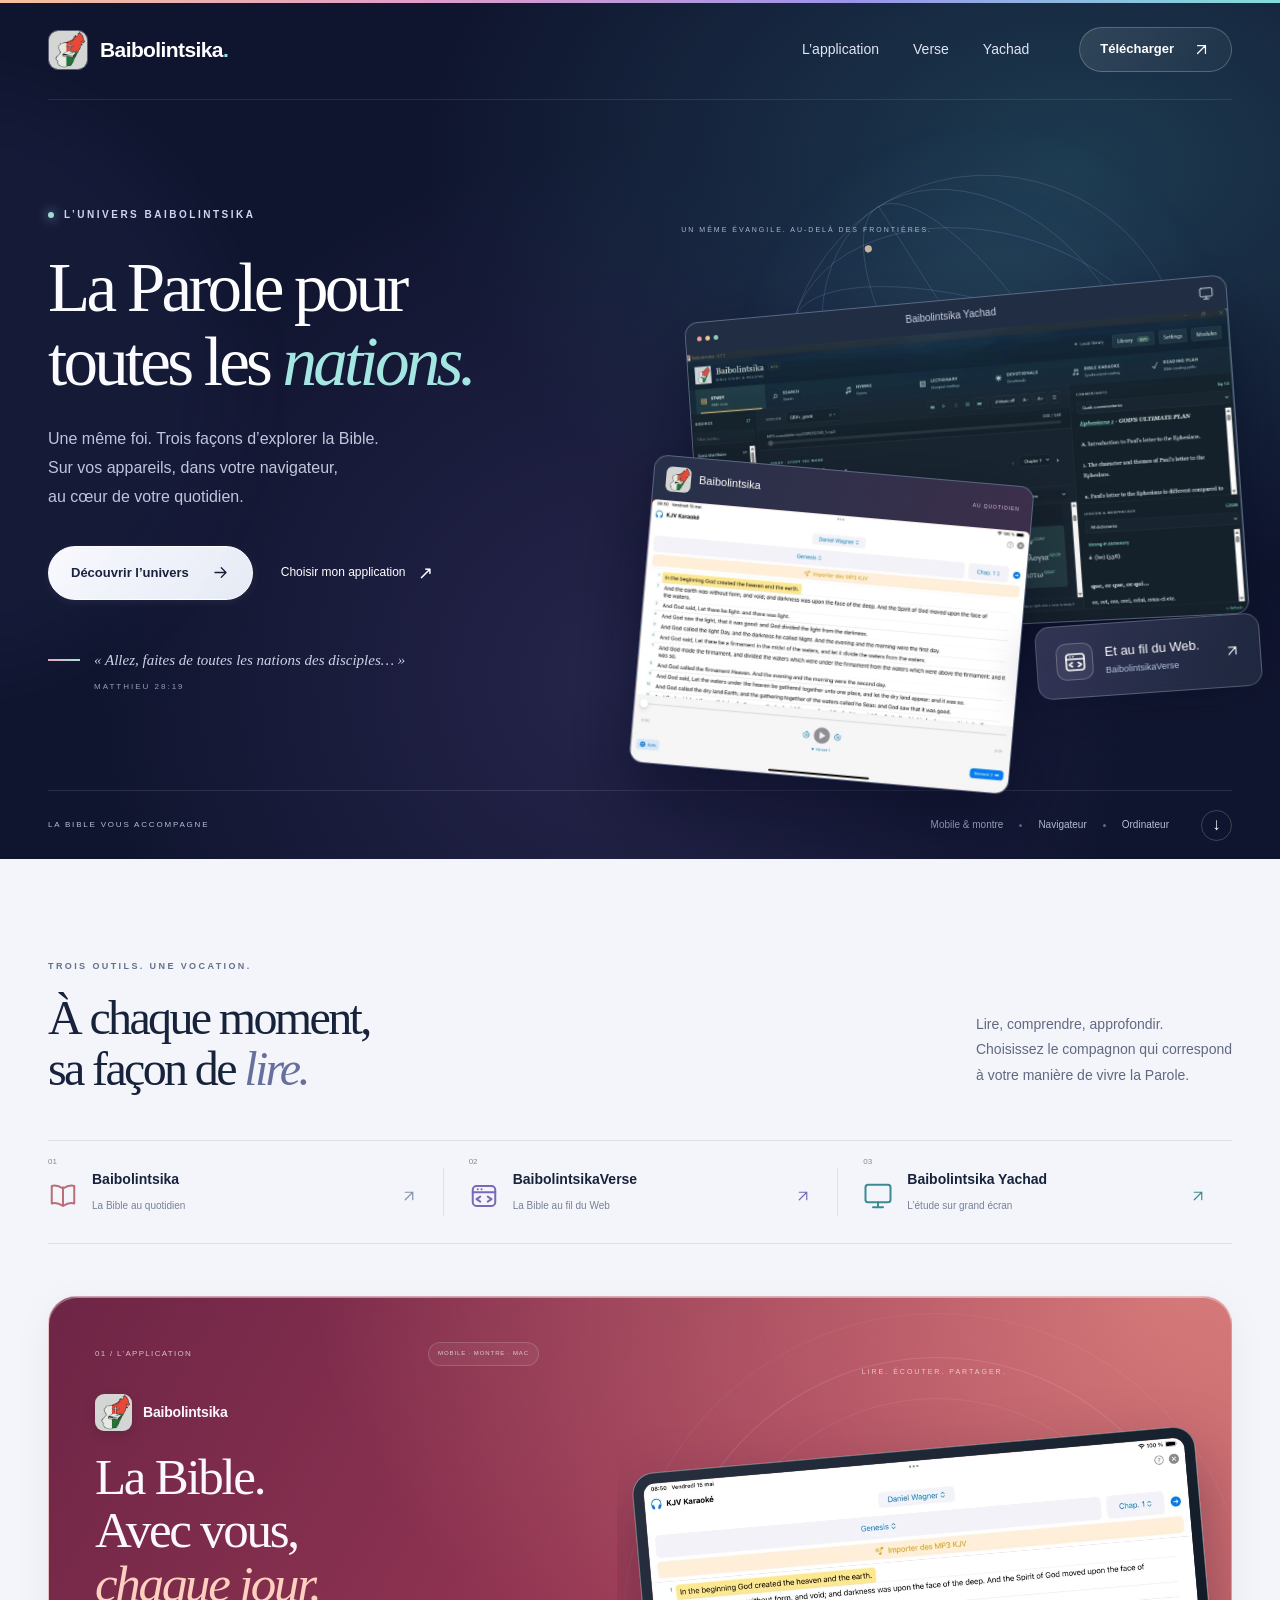
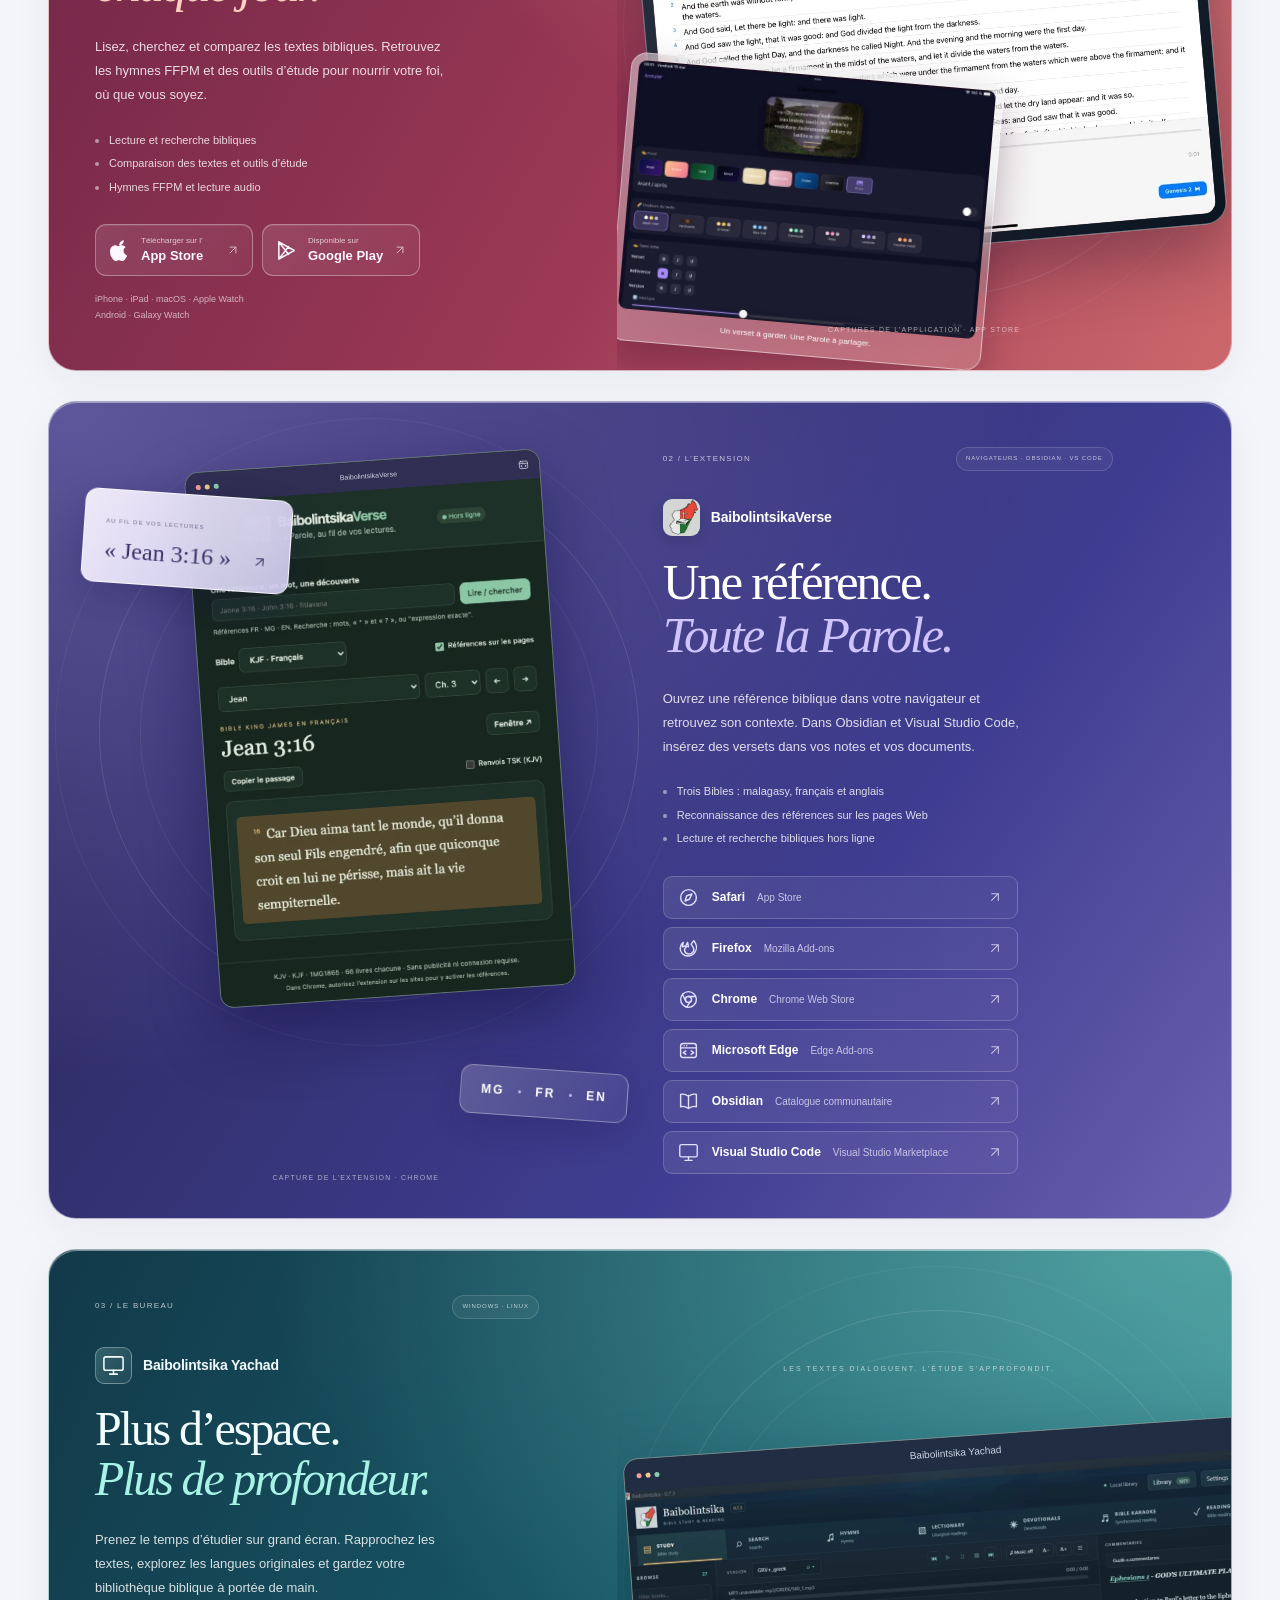
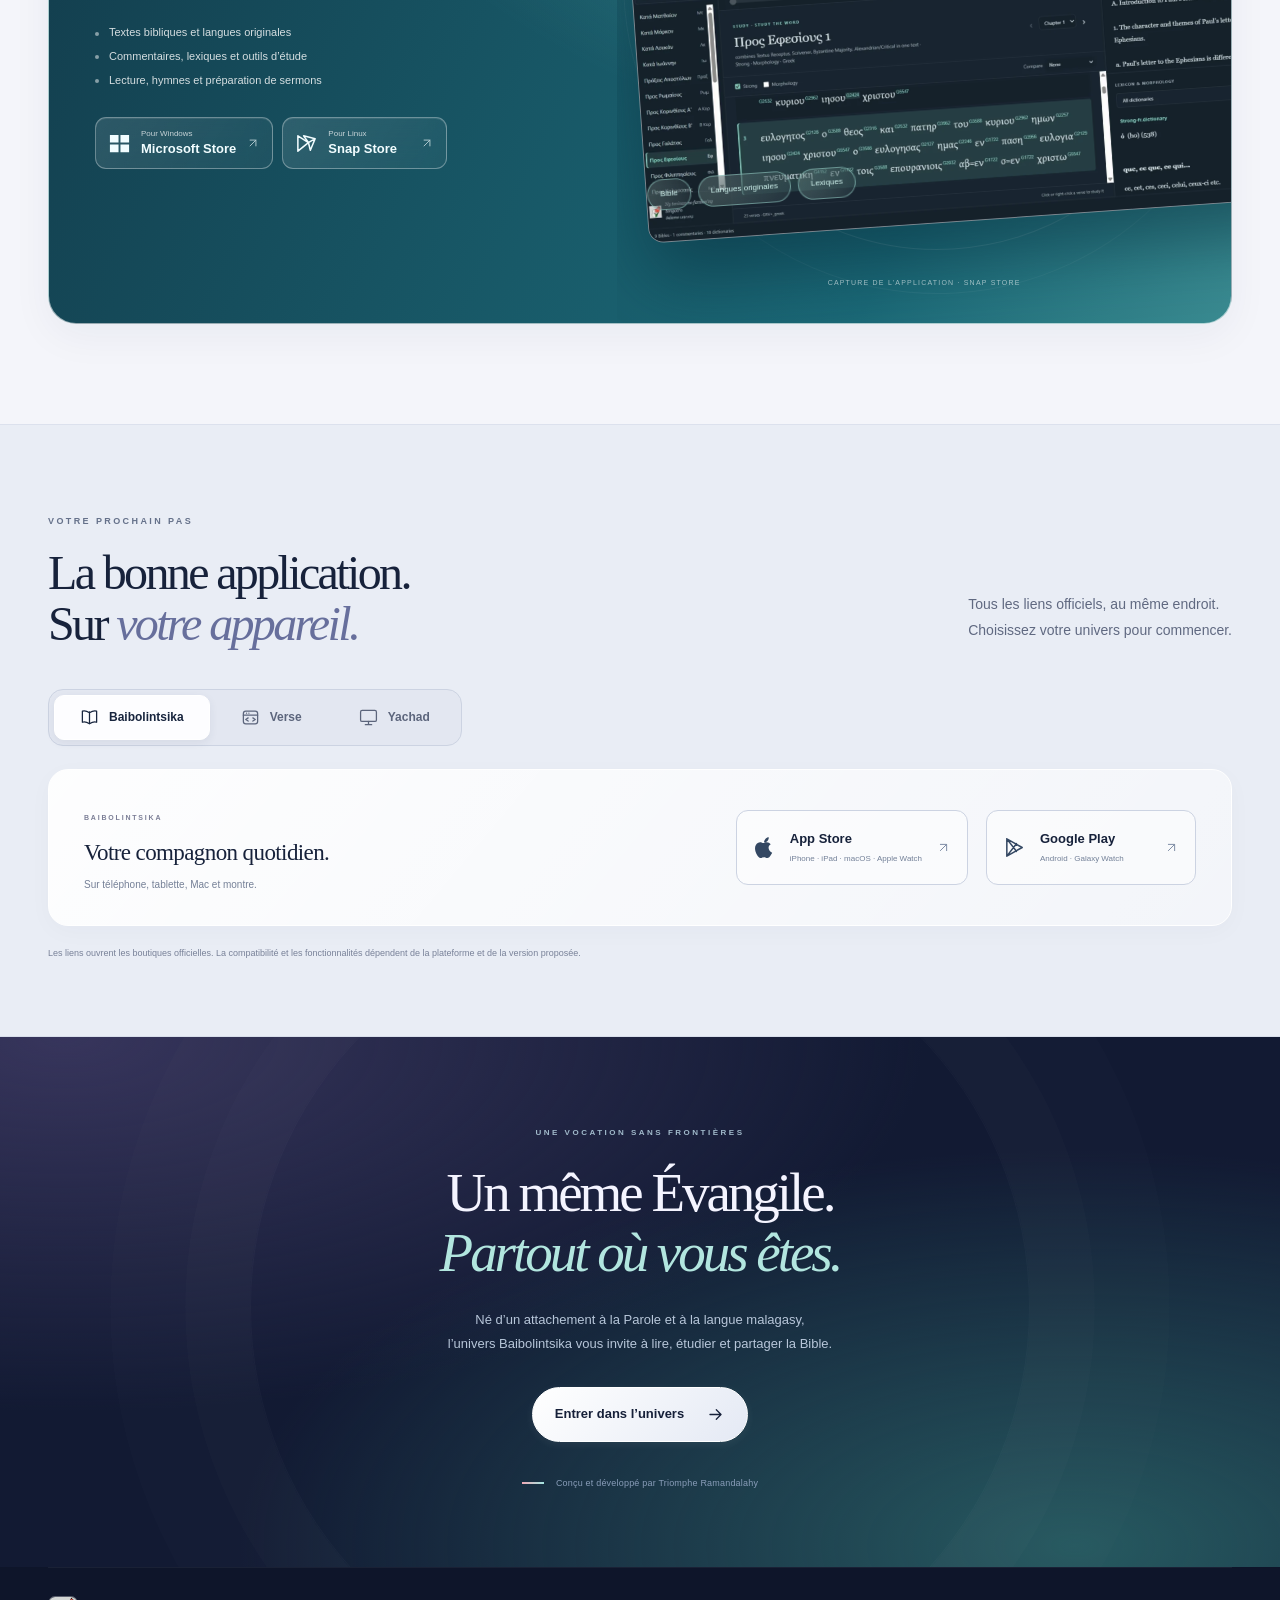
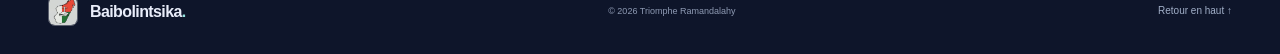
==== commit 5591494b: "Ajouter Edge, Obsidian et Visual Studio Code à la vitrine Verse" ====
--- a/index.html
+++ b/index.html
@@ -4,7 +4,7 @@
   <meta charset="utf-8">
   <meta name="viewport" content="width=device-width, initial-scale=1">
   <meta name="theme-color" content="#10152f">
-  <meta name="description" content="Découvrez l’univers Baibolintsika : la Bible sur mobile et montre, BaibolintsikaVerse dans votre navigateur et Baibolintsika Yachad sur ordinateur. Tous les liens officiels pour télécharger vos applications.">
+  <meta name="description" content="Découvrez l’univers Baibolintsika : la Bible sur mobile et montre, BaibolintsikaVerse pour les navigateurs, Obsidian et Visual Studio Code, et Baibolintsika Yachad sur ordinateur. Tous les liens officiels pour télécharger vos applications.">
   <meta property="og:type" content="website">
   <meta property="og:locale" content="fr_FR">
   <meta property="og:title" content="Baibolintsika — La Parole pour toutes les nations.">
@@ -21,7 +21,7 @@
   <link rel="stylesheet" href="vitrine.css">
   <script src="vitrine.js" defer></script>
   <title>Baibolintsika — La Parole pour toutes les nations.</title>
-  <script type="application/ld+json">{"@context":"https://schema.org","@type":"WebSite","name":"L’univers Baibolintsika","url":"https://triompherivo.github.io/baibolintsika-support/","inLanguage":"fr","author":{"@type":"Person","name":"Triomphe Ramandalahy"},"description":"Baibolintsika sur mobile et montre, BaibolintsikaVerse dans le navigateur, Baibolintsika Yachad sur ordinateur."}</script>
+  <script type="application/ld+json">{"@context":"https://schema.org","@type":"WebSite","name":"L’univers Baibolintsika","url":"https://triompherivo.github.io/baibolintsika-support/","inLanguage":"fr","author":{"@type":"Person","name":"Triomphe Ramandalahy"},"description":"Baibolintsika sur mobile et montre, BaibolintsikaVerse pour les navigateurs, Obsidian et Visual Studio Code, Baibolintsika Yachad sur ordinateur."}</script>
 </head>
 <body>
 <a class="skip-link" href="#contenu">Aller au contenu</a>
@@ -89,7 +89,16 @@
 </section>
 
 <section class="product product-verse" id="verse" aria-labelledby="verse-title">
-  <div class="product-text"><div class="product-kicker"><span>02 / L’EXTENSION</span><span class="glass-tag">DANS VOTRE NAVIGATEUR</span></div><div class="product-brand"><img src="vitrine-verse-icon.webp" width="48" height="48" alt=""><p>BaibolintsikaVerse</p></div><h2 id="verse-title">Une référence.<br><em>Toute la Parole.</em></h2><p class="product-description">Une référence biblique croisée sur le Web devient une invitation à lire. Ouvrez le passage, retrouvez son contexte et poursuivez votre étude sans quitter votre navigateur.</p><ul class="feature-list"><li>Trois Bibles : malagasy, français et anglais</li><li>Reconnaissance des références sur les pages</li><li>Lecture et recherche bibliques hors ligne</li></ul><div class="browser-stores"><a href="https://apps.apple.com/fr/app/baibolintsikaverse/id6820537250" target="_blank" rel="noopener noreferrer"><svg class="icon"><use href="#i-compass"/></svg><span><strong>Safari</strong><small>App Store</small></span><svg class="icon"><use href="#i-out"/></svg></a><a href="https://addons.mozilla.org/fr/firefox/addon/baibolintsikaverse/" target="_blank" rel="noopener noreferrer"><svg class="icon"><use href="#i-firefox"/></svg><span><strong>Firefox</strong><small>Mozilla Add-ons</small></span><svg class="icon"><use href="#i-out"/></svg></a><a href="https://chromewebstore.google.com/detail/kelgokkdhkfhcoclphbnaebknajlhjfe" target="_blank" rel="noopener noreferrer"><svg class="icon"><use href="#i-chrome"/></svg><span><strong>Chrome</strong><small>Chrome Web Store</small></span><svg class="icon"><use href="#i-out"/></svg></a></div></div>
+  <div class="product-text"><div class="product-kicker"><span>02 / L’EXTENSION</span><span class="glass-tag">NAVIGATEURS · OBSIDIAN · VS CODE</span></div><div class="product-brand"><img src="vitrine-verse-icon.webp" width="48" height="48" alt=""><p>BaibolintsikaVerse</p></div><h2 id="verse-title">Une référence.<br><em>Toute la Parole.</em></h2><p class="product-description">Ouvrez une référence biblique dans votre navigateur et retrouvez son contexte. Dans Obsidian et Visual Studio Code, insérez des versets dans vos notes et vos documents.</p><ul class="feature-list"><li>Trois Bibles : malagasy, français et anglais</li><li>Reconnaissance des références sur les pages Web</li><li>Lecture et recherche bibliques hors ligne</li></ul>
+    <div class="browser-stores">
+      <a href="https://apps.apple.com/fr/app/baibolintsikaverse/id6820537250" target="_blank" rel="noopener noreferrer"><svg class="icon"><use href="#i-compass"/></svg><span><strong>Safari</strong><small>App Store</small></span><svg class="icon"><use href="#i-out"/></svg></a>
+      <a href="https://addons.mozilla.org/fr/firefox/addon/baibolintsikaverse/" target="_blank" rel="noopener noreferrer"><svg class="icon"><use href="#i-firefox"/></svg><span><strong>Firefox</strong><small>Mozilla Add-ons</small></span><svg class="icon"><use href="#i-out"/></svg></a>
+      <a href="https://chromewebstore.google.com/detail/kelgokkdhkfhcoclphbnaebknajlhjfe" target="_blank" rel="noopener noreferrer"><svg class="icon"><use href="#i-chrome"/></svg><span><strong>Chrome</strong><small>Chrome Web Store</small></span><svg class="icon"><use href="#i-out"/></svg></a>
+      <a href="https://microsoftedge.microsoft.com/addons/detail/emcnpgikmmmhaoohodmohlgnehnlgbha" target="_blank" rel="noopener noreferrer"><svg class="icon"><use href="#i-web"/></svg><span><strong>Microsoft Edge</strong><small>Edge Add-ons</small></span><svg class="icon"><use href="#i-out"/></svg></a>
+      <a href="https://community.obsidian.md/plugins/baibolintsikaverse" target="_blank" rel="noopener noreferrer"><svg class="icon"><use href="#i-book"/></svg><span><strong>Obsidian</strong><small>Catalogue communautaire</small></span><svg class="icon"><use href="#i-out"/></svg></a>
+      <a href="https://marketplace.visualstudio.com/items?itemName=baibolintsika.baibolintsika-verse" target="_blank" rel="noopener noreferrer"><svg class="icon"><use href="#i-desktop"/></svg><span><strong>Visual Studio Code</strong><small>Visual Studio Marketplace</small></span><svg class="icon"><use href="#i-out"/></svg></a>
+    </div>
+  </div>
   <div class="product-visual verse-visual"><div class="visual-orbit" aria-hidden="true"></div><div class="floating-reference" aria-hidden="true"><span>AU FIL DE VOS LECTURES</span><p>« Jean 3:16 » <svg class="icon"><use href="#i-out"/></svg></p></div><button class="image-zoom browser-frame" data-zoom="vitrine-verse.webp" data-caption="BaibolintsikaVerse — Lecture de Jean 3:16 en français. Capture de l’extension Chrome." aria-label="Agrandir la capture de BaibolintsikaVerse"><span class="window-top"><span class="traffic"><i></i><i></i><i></i></span><span>BaibolintsikaVerse</span><svg class="icon"><use href="#i-web"/></svg></span><img src="vitrine-verse.webp" width="442" height="632" loading="lazy" alt="BaibolintsikaVerse : lecture de Jean 3:16 et choix de la Bible KJF en français"><span class="zoom-hint"><svg class="icon"><use href="#i-plus"/></svg> Agrandir</span></button><span class="language-float">MG <i></i> FR <i></i> EN</span><span class="visual-source">CAPTURE DE L’EXTENSION · CHROME</span></div>
 </section>
 
@@ -102,7 +111,15 @@
 <section class="download-section" id="telecharger" aria-labelledby="download-title"><div class="wrap"><div class="section-heading"><div><p class="eyebrow dark">VOTRE PROCHAIN PAS</p><h2 id="download-title">La bonne application.<br>Sur <em>votre appareil.</em></h2></div><p>Tous les liens officiels, au même endroit.<br>Choisissez votre univers pour commencer.</p></div>
   <div class="download-picker" role="group" aria-label="Choisir un produit"><button type="button" class="picker-button active" data-product="app" aria-pressed="true"><svg class="icon"><use href="#i-book"/></svg> Baibolintsika</button><button type="button" class="picker-button" data-product="verse" aria-pressed="false"><svg class="icon"><use href="#i-web"/></svg> Verse</button><button type="button" class="picker-button" data-product="yachad" aria-pressed="false"><svg class="icon"><use href="#i-desktop"/></svg> Yachad</button></div>
   <div class="download-panel" data-panel="app"><div class="download-intro"><span class="tiny-label">BAIBOLINTSIKA</span><h3>Votre compagnon quotidien.</h3><p>Sur téléphone, tablette, Mac et montre.</p></div><a class="download-link" href="https://apps.apple.com/fr/app/baibolintsika/id6742658806" target="_blank" rel="noopener noreferrer"><svg class="icon"><use href="#i-apple"/></svg><span><strong>App Store</strong><small>iPhone · iPad · macOS · Apple Watch</small></span><svg class="icon"><use href="#i-out"/></svg></a><a class="download-link" href="https://play.google.com/store/apps/details?id=mg.triumphware.baibolintsika" target="_blank" rel="noopener noreferrer"><svg class="icon"><use href="#i-play"/></svg><span><strong>Google Play</strong><small>Android · Galaxy Watch</small></span><svg class="icon"><use href="#i-out"/></svg></a></div>
-  <div class="download-panel" data-panel="verse"><div class="download-intro"><span class="tiny-label">BAIBOLINTSIKAVERSE</span><h3>La Bible au fil du Web.</h3><p>Installez l’extension de votre navigateur.</p></div><a class="download-link" href="https://apps.apple.com/fr/app/baibolintsikaverse/id6820537250" target="_blank" rel="noopener noreferrer"><svg class="icon"><use href="#i-compass"/></svg><span><strong>Safari</strong><small>App Store</small></span><svg class="icon"><use href="#i-out"/></svg></a><a class="download-link" href="https://addons.mozilla.org/fr/firefox/addon/baibolintsikaverse/" target="_blank" rel="noopener noreferrer"><svg class="icon"><use href="#i-firefox"/></svg><span><strong>Firefox</strong><small>Mozilla Add-ons</small></span><svg class="icon"><use href="#i-out"/></svg></a><a class="download-link" href="https://chromewebstore.google.com/detail/kelgokkdhkfhcoclphbnaebknajlhjfe" target="_blank" rel="noopener noreferrer"><svg class="icon"><use href="#i-chrome"/></svg><span><strong>Chrome</strong><small>Chrome Web Store</small></span><svg class="icon"><use href="#i-out"/></svg></a></div>
+  <div class="download-panel" data-panel="verse">
+    <div class="download-intro"><span class="tiny-label">BAIBOLINTSIKAVERSE</span><h3>Installer BaibolintsikaVerse</h3><p>Choisissez votre navigateur ou votre éditeur.</p></div>
+    <a class="download-link" href="https://apps.apple.com/fr/app/baibolintsikaverse/id6820537250" target="_blank" rel="noopener noreferrer"><svg class="icon"><use href="#i-compass"/></svg><span><strong>Safari</strong><small>App Store</small></span><svg class="icon"><use href="#i-out"/></svg></a>
+    <a class="download-link" href="https://addons.mozilla.org/fr/firefox/addon/baibolintsikaverse/" target="_blank" rel="noopener noreferrer"><svg class="icon"><use href="#i-firefox"/></svg><span><strong>Firefox</strong><small>Mozilla Add-ons</small></span><svg class="icon"><use href="#i-out"/></svg></a>
+    <a class="download-link" href="https://chromewebstore.google.com/detail/kelgokkdhkfhcoclphbnaebknajlhjfe" target="_blank" rel="noopener noreferrer"><svg class="icon"><use href="#i-chrome"/></svg><span><strong>Chrome</strong><small>Chrome Web Store</small></span><svg class="icon"><use href="#i-out"/></svg></a>
+    <a class="download-link" href="https://microsoftedge.microsoft.com/addons/detail/emcnpgikmmmhaoohodmohlgnehnlgbha" target="_blank" rel="noopener noreferrer"><svg class="icon"><use href="#i-web"/></svg><span><strong>Microsoft Edge</strong><small>Edge Add-ons</small></span><svg class="icon"><use href="#i-out"/></svg></a>
+    <a class="download-link" href="https://community.obsidian.md/plugins/baibolintsikaverse" target="_blank" rel="noopener noreferrer"><svg class="icon"><use href="#i-book"/></svg><span><strong>Obsidian</strong><small>Catalogue communautaire</small></span><svg class="icon"><use href="#i-out"/></svg></a>
+    <a class="download-link" href="https://marketplace.visualstudio.com/items?itemName=baibolintsika.baibolintsika-verse" target="_blank" rel="noopener noreferrer"><svg class="icon"><use href="#i-desktop"/></svg><span><strong>Visual Studio Code</strong><small>Visual Studio Marketplace</small></span><svg class="icon"><use href="#i-out"/></svg></a>
+  </div>
   <div class="download-panel" data-panel="yachad"><div class="download-intro"><span class="tiny-label">BAIBOLINTSIKA YACHAD</span><h3>Votre espace d’étude.</h3><p>Un environnement pensé pour l’ordinateur.</p></div><a class="download-link" href="https://apps.microsoft.com/detail/9p8p2dvbhhth" target="_blank" rel="noopener noreferrer"><svg class="icon"><use href="#i-windows"/></svg><span><strong>Microsoft Store</strong><small>Windows</small></span><svg class="icon"><use href="#i-out"/></svg></a><a class="download-link" href="https://snapcraft.io/baibolintsika" target="_blank" rel="noopener noreferrer"><svg class="icon"><use href="#i-snap"/></svg><span><strong>Snap Store</strong><small>Linux</small></span><svg class="icon"><use href="#i-out"/></svg></a></div>
   <p class="store-note">Les liens ouvrent les boutiques officielles. La compatibilité et les fonctionnalités dépendent de la plateforme et de la version proposée.</p>
 </div></section>
--- a/vitrine.css
+++ b/vitrine.css
@@ -6,3 +6,17 @@
 @media(max-width:380px){.wrap{width:calc(100% - 32px)}.brand{font-size:16px}.nav{gap:10px}.nav-download{font-size:9px;padding:9px 10px}.hero h1{font-size:40px}.hero-actions{gap:14px}.hero .button{font-size:10px;padding:13px 15px}.text-link{font-size:9px}.hero-art{height:325px}.hero-window-app{top:172px}.hero-window-yachad{top:62px}.product-text,.product-verse .product-text{padding-inline:21px}.product h2,.product-yachad h2{font-size:38px}.store-button,.product-yachad .store-button{min-width:125px;gap:7px;padding:9px}.store-button strong{font-size:10px}.store-button small{font-size:6px}.store-icon{width:19px;height:19px}.product-verse .product-visual{min-height:470px}.product-visual{min-height:350px}.product-yachad .product-visual{min-height:310px}.tablet-frame{top:68px}.small-screen{top:195px}.study-labels{bottom:54px}.mission h2{font-size:35px}}
 @media(prefers-reduced-motion:reduce){html{scroll-behavior:auto}*,*:before,*:after{animation:none!important;transition:none!important}}
 @media print{.site-header,.hero-art,.hero-bottom,.product-visual,.download-picker,.mission-orb,.nav-download,.menu-toggle,.back-top{display:none!important}body,.hero,.product,.mission,.site-footer,.download-section{background:white!important;color:#17223b!important}.wrap{width:100%}.hero-grid,.product{display:block;min-height:0}.hero{padding-top:0}.hero-grid,.universe,.products,.mission-inner,.download-section{padding-block:20px}.product{break-inside:avoid;border:1px solid #ccc;margin-top:20px}.product-text,.product-verse .product-text{padding:20px}.product-description,.feature-list,.hero-description,.platform-note,.mission p:not(.eyebrow){color:#3a465f!important}.download-panel[hidden]{display:flex}.hero h1{font-size:42px}.product h2,.section-heading h2{font-size:30px}.store-button,.browser-stores a{border-color:#aaa}.store-button small,.browser-stores small{color:#555}.store-buttons{display:flex}.hero-verse{display:none}.product-kicker{color:#555}.download-panel{break-inside:avoid}.product em,.hero h1 em,.mission h2 em{color:#4f6386}}
+
+@media (min-width: 701px) {
+  .download-panel[data-panel="verse"]:not([hidden]) {
+    display: grid;
+    grid-template-columns: repeat(3, minmax(0, 1fr));
+    align-items: stretch;
+  }
+  .download-panel[data-panel="verse"] .download-intro {
+    grid-column: 1 / -1;
+  }
+  .download-panel[data-panel="verse"] .download-link {
+    min-width: 0;
+  }
+}
